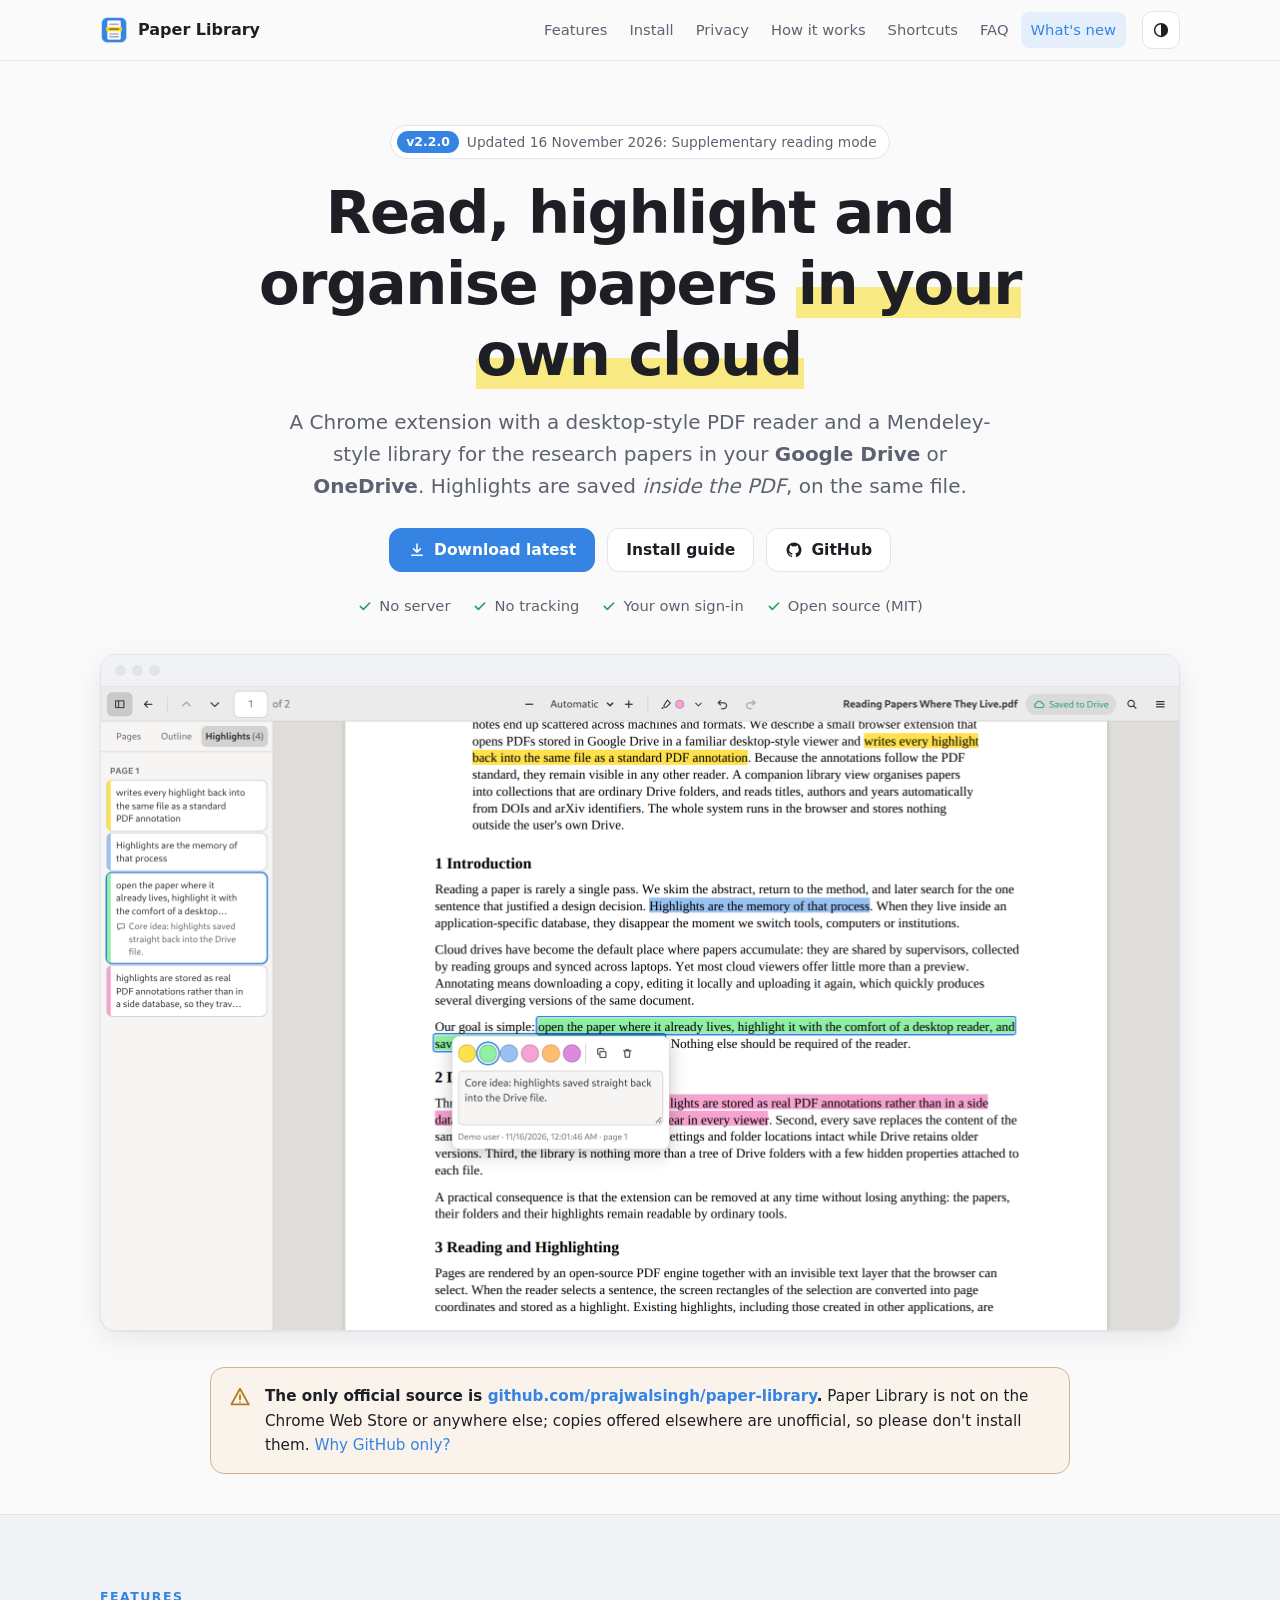
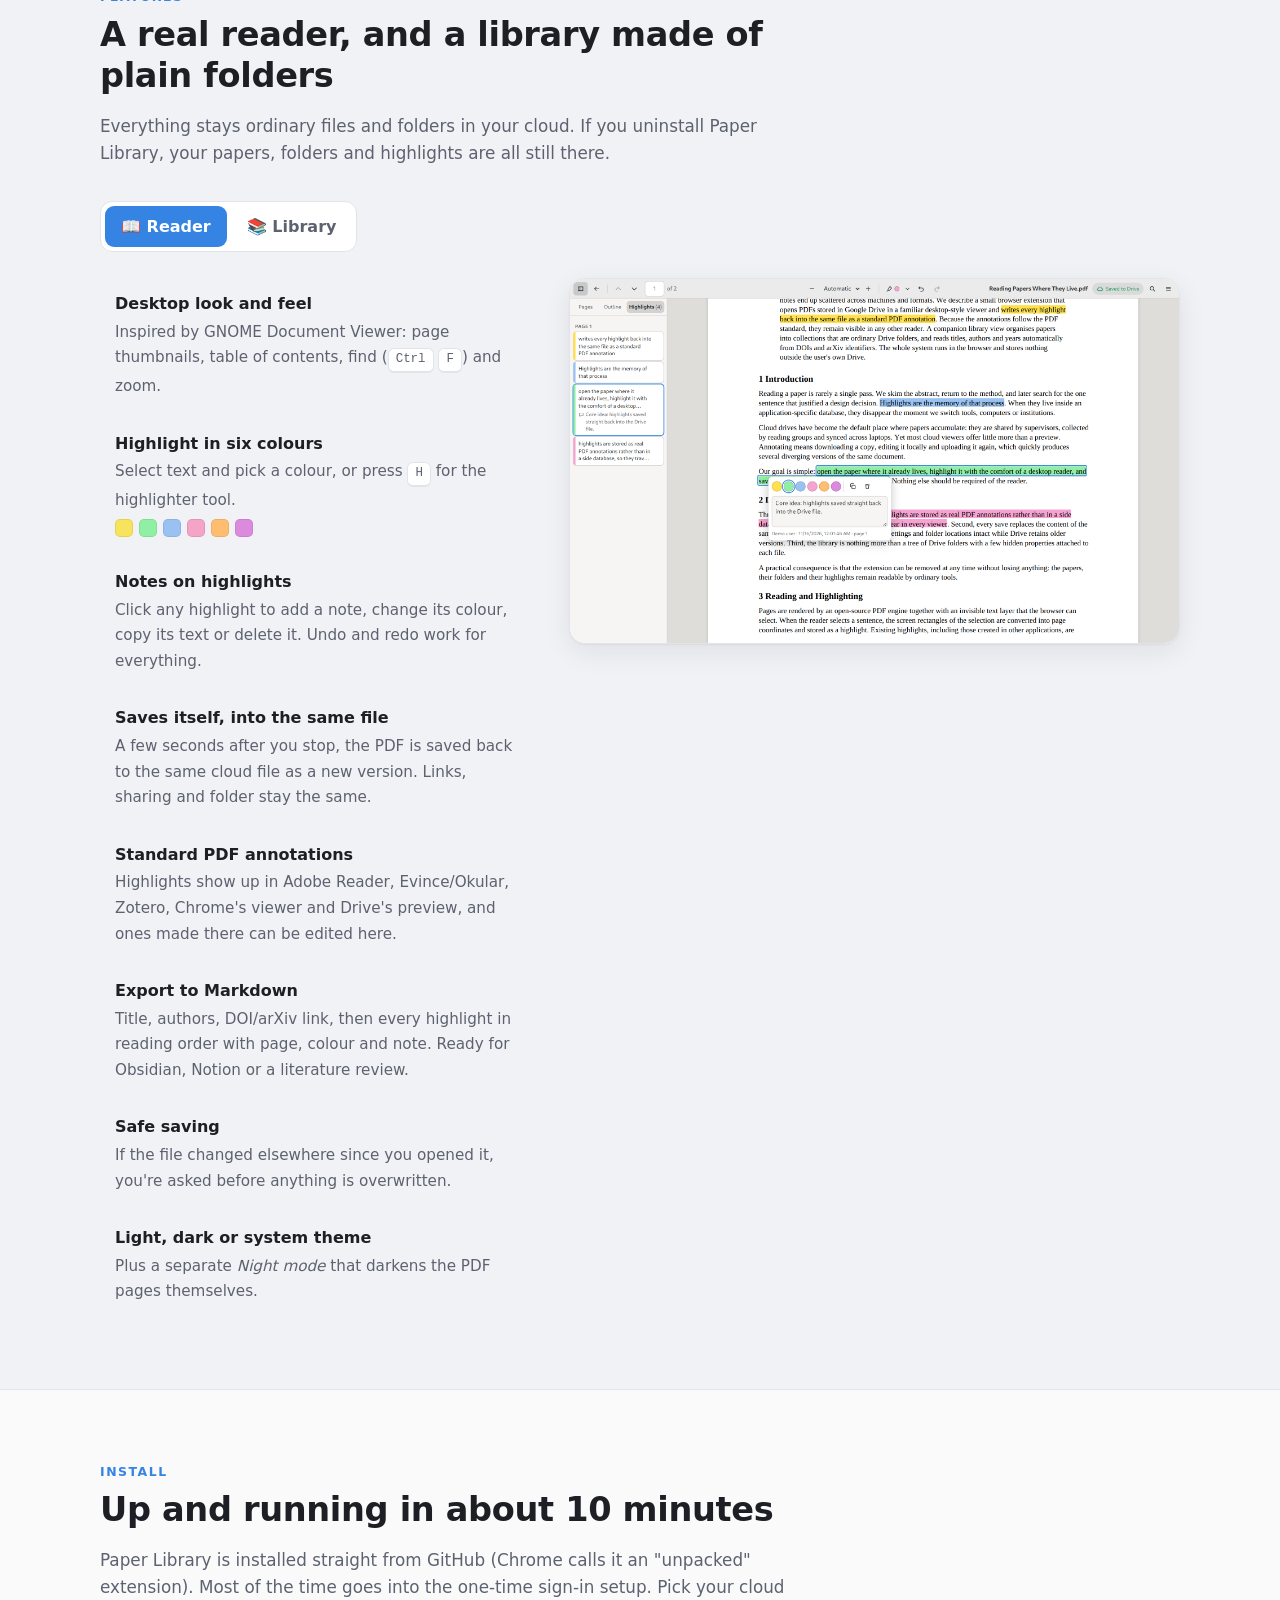
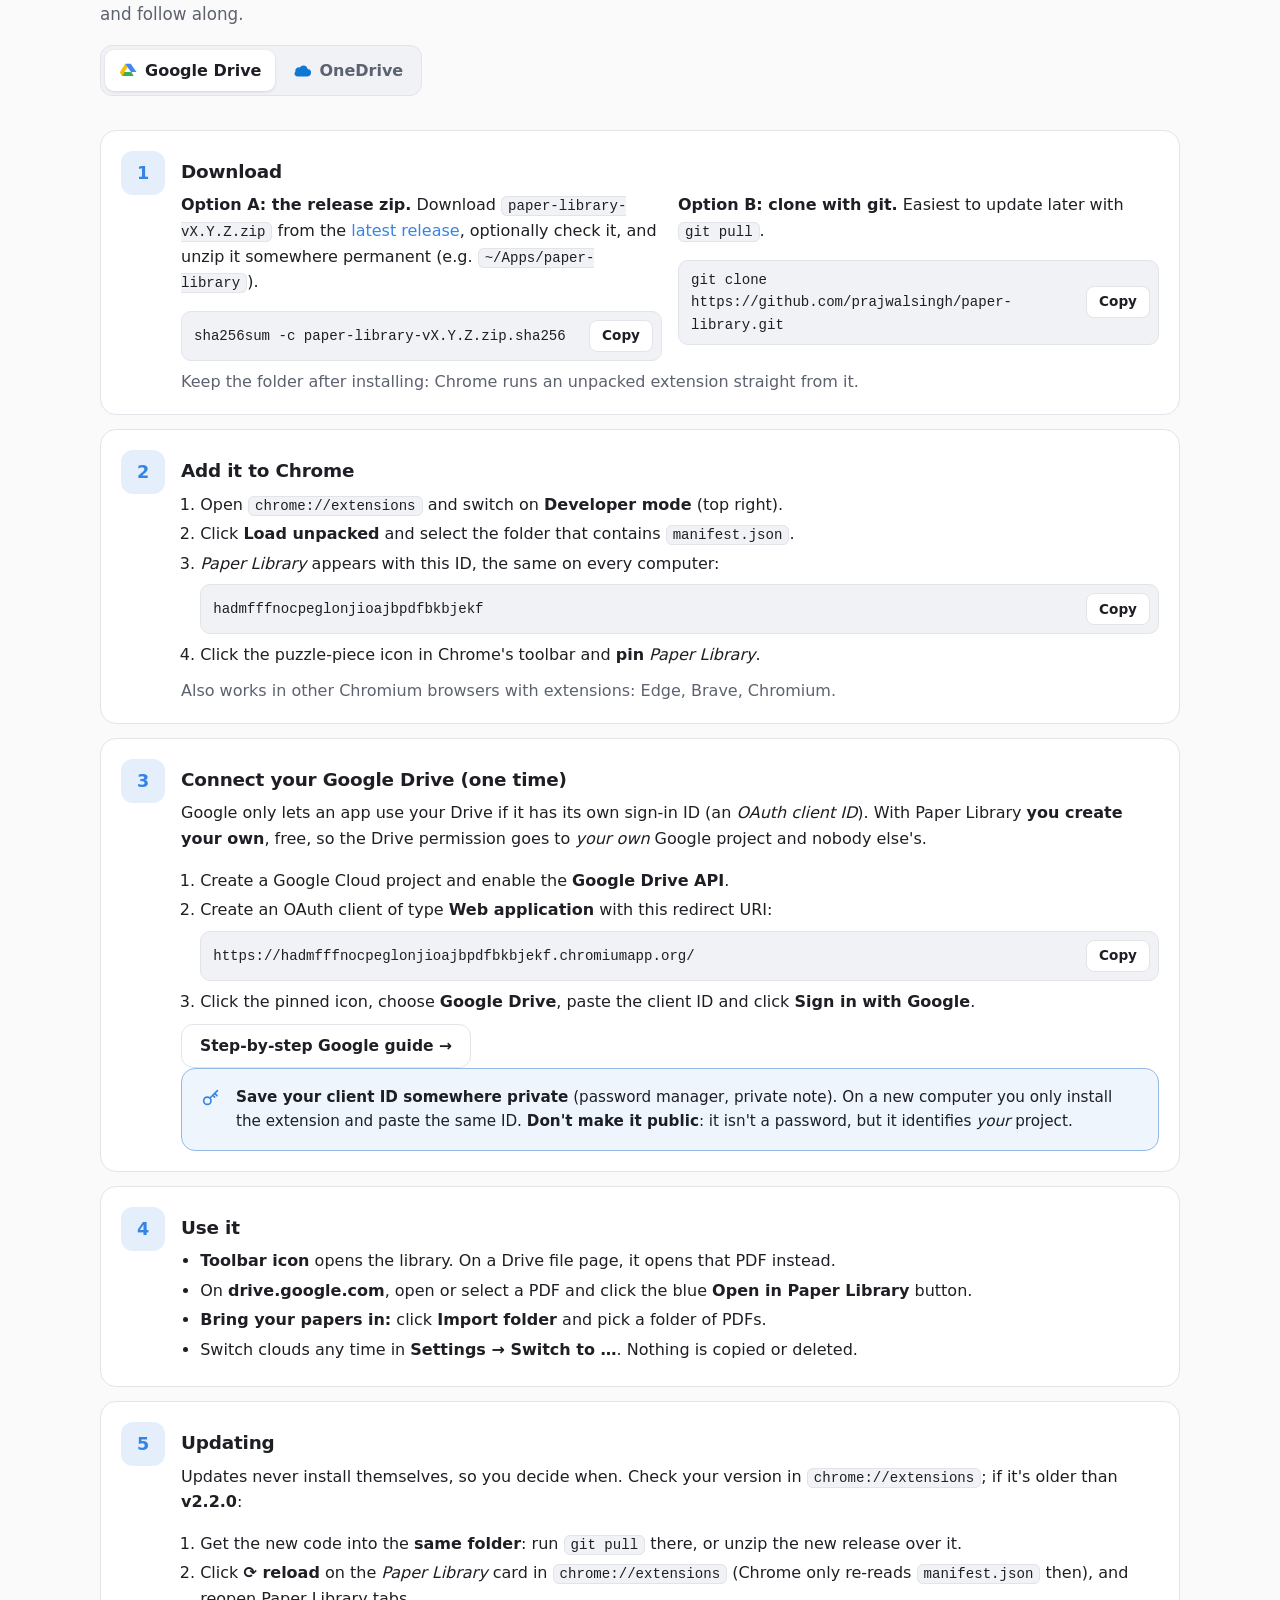
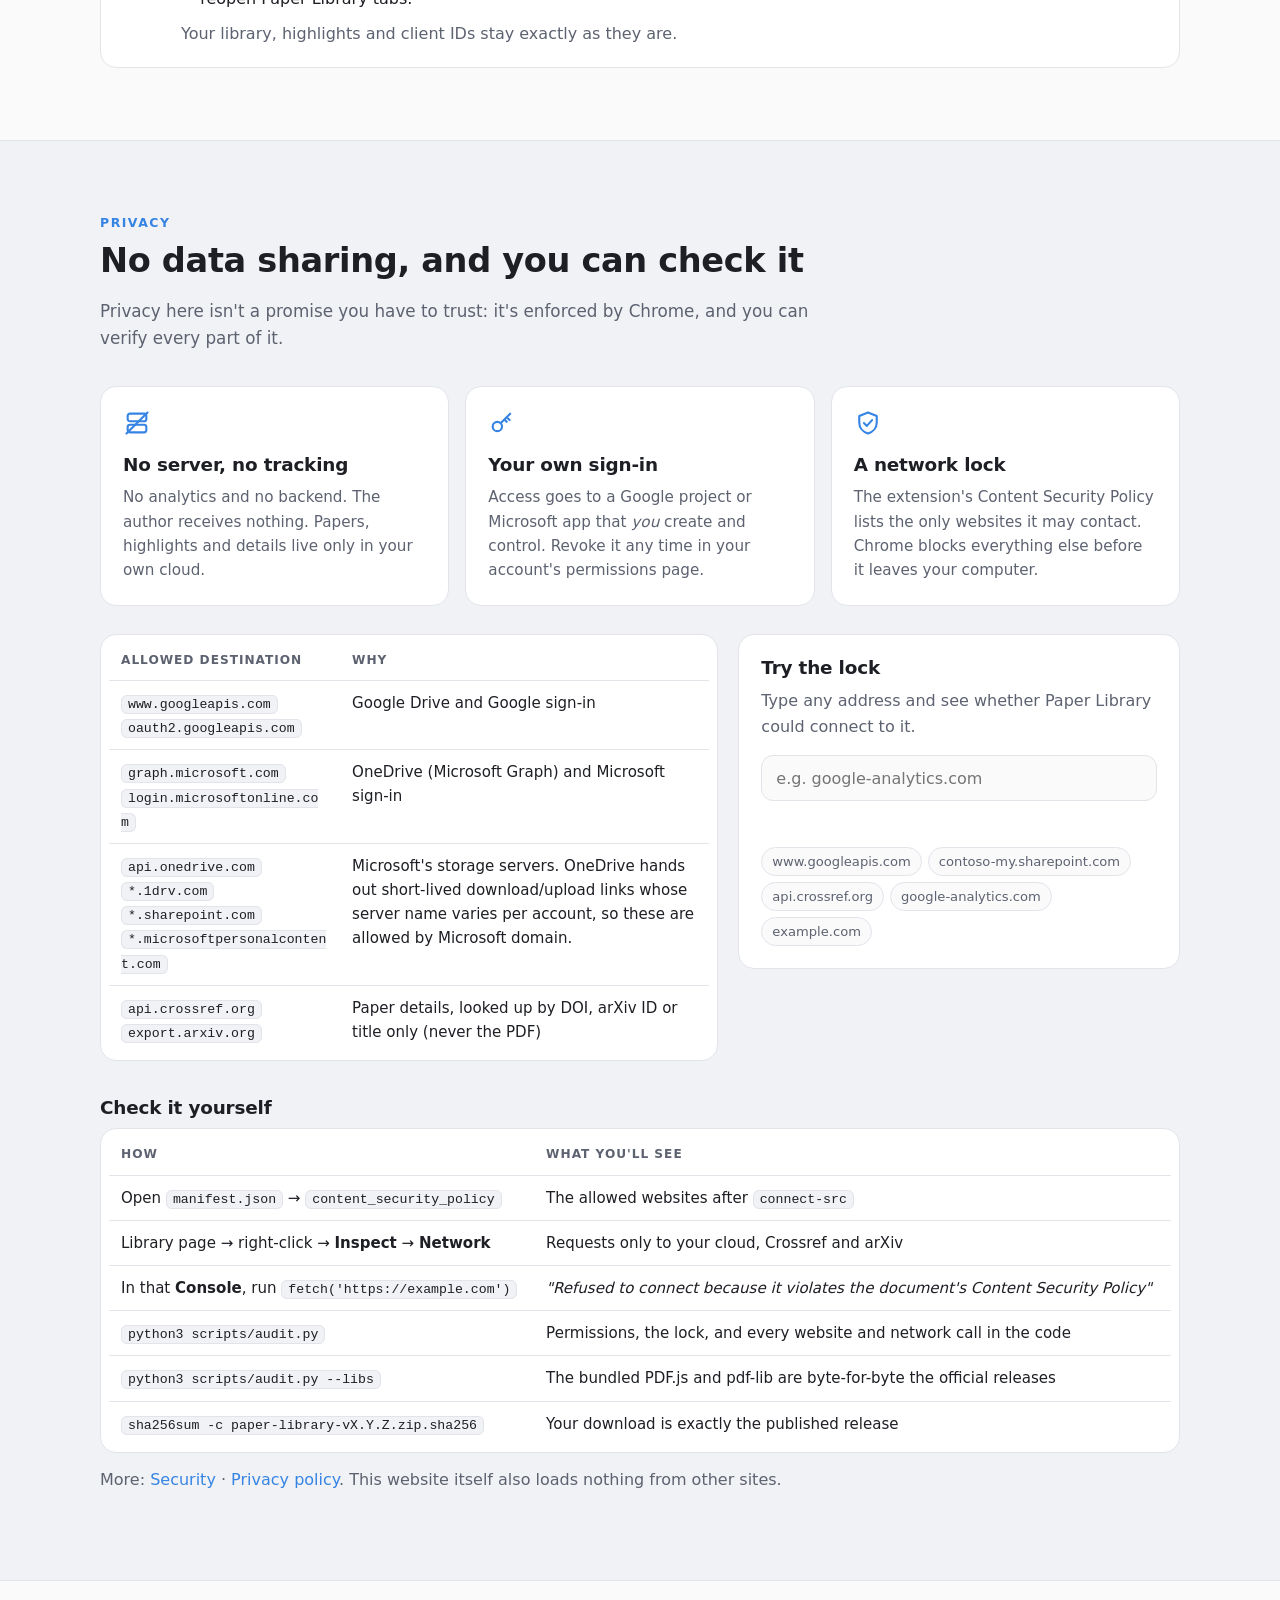
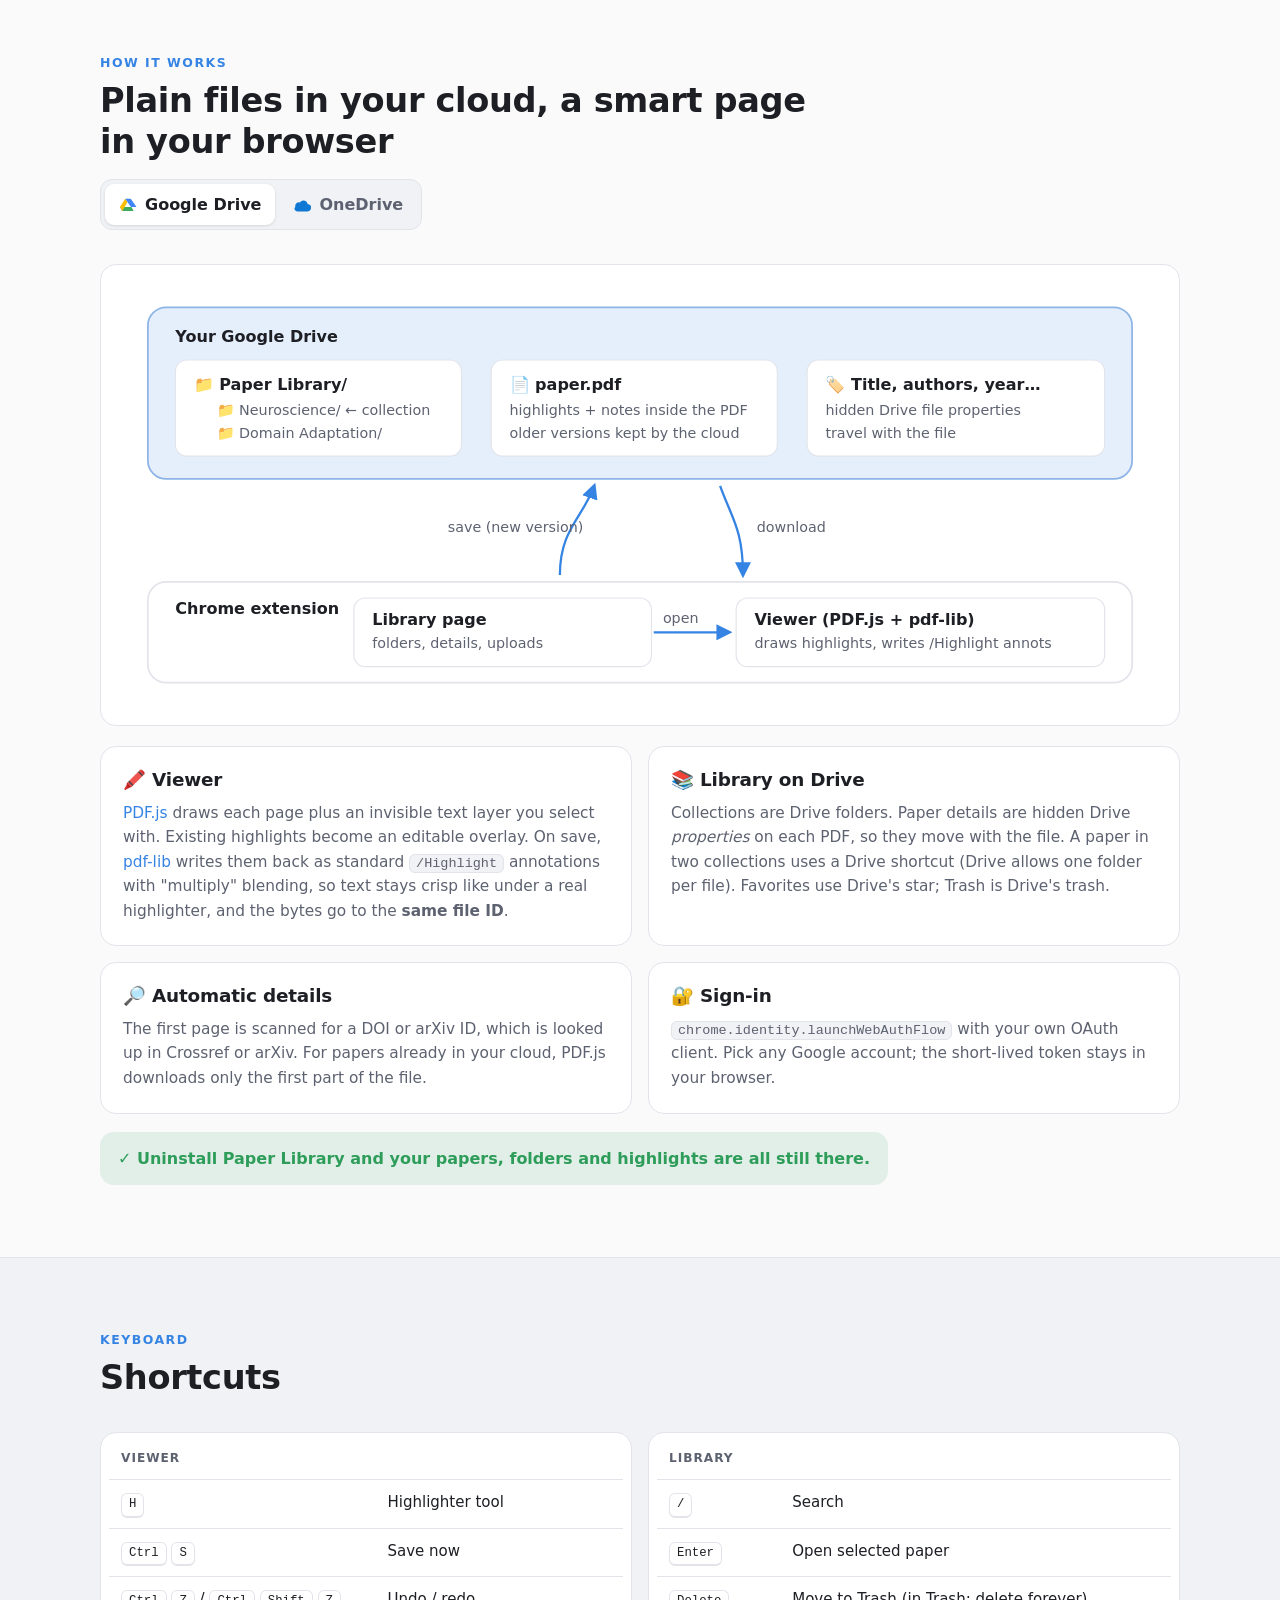
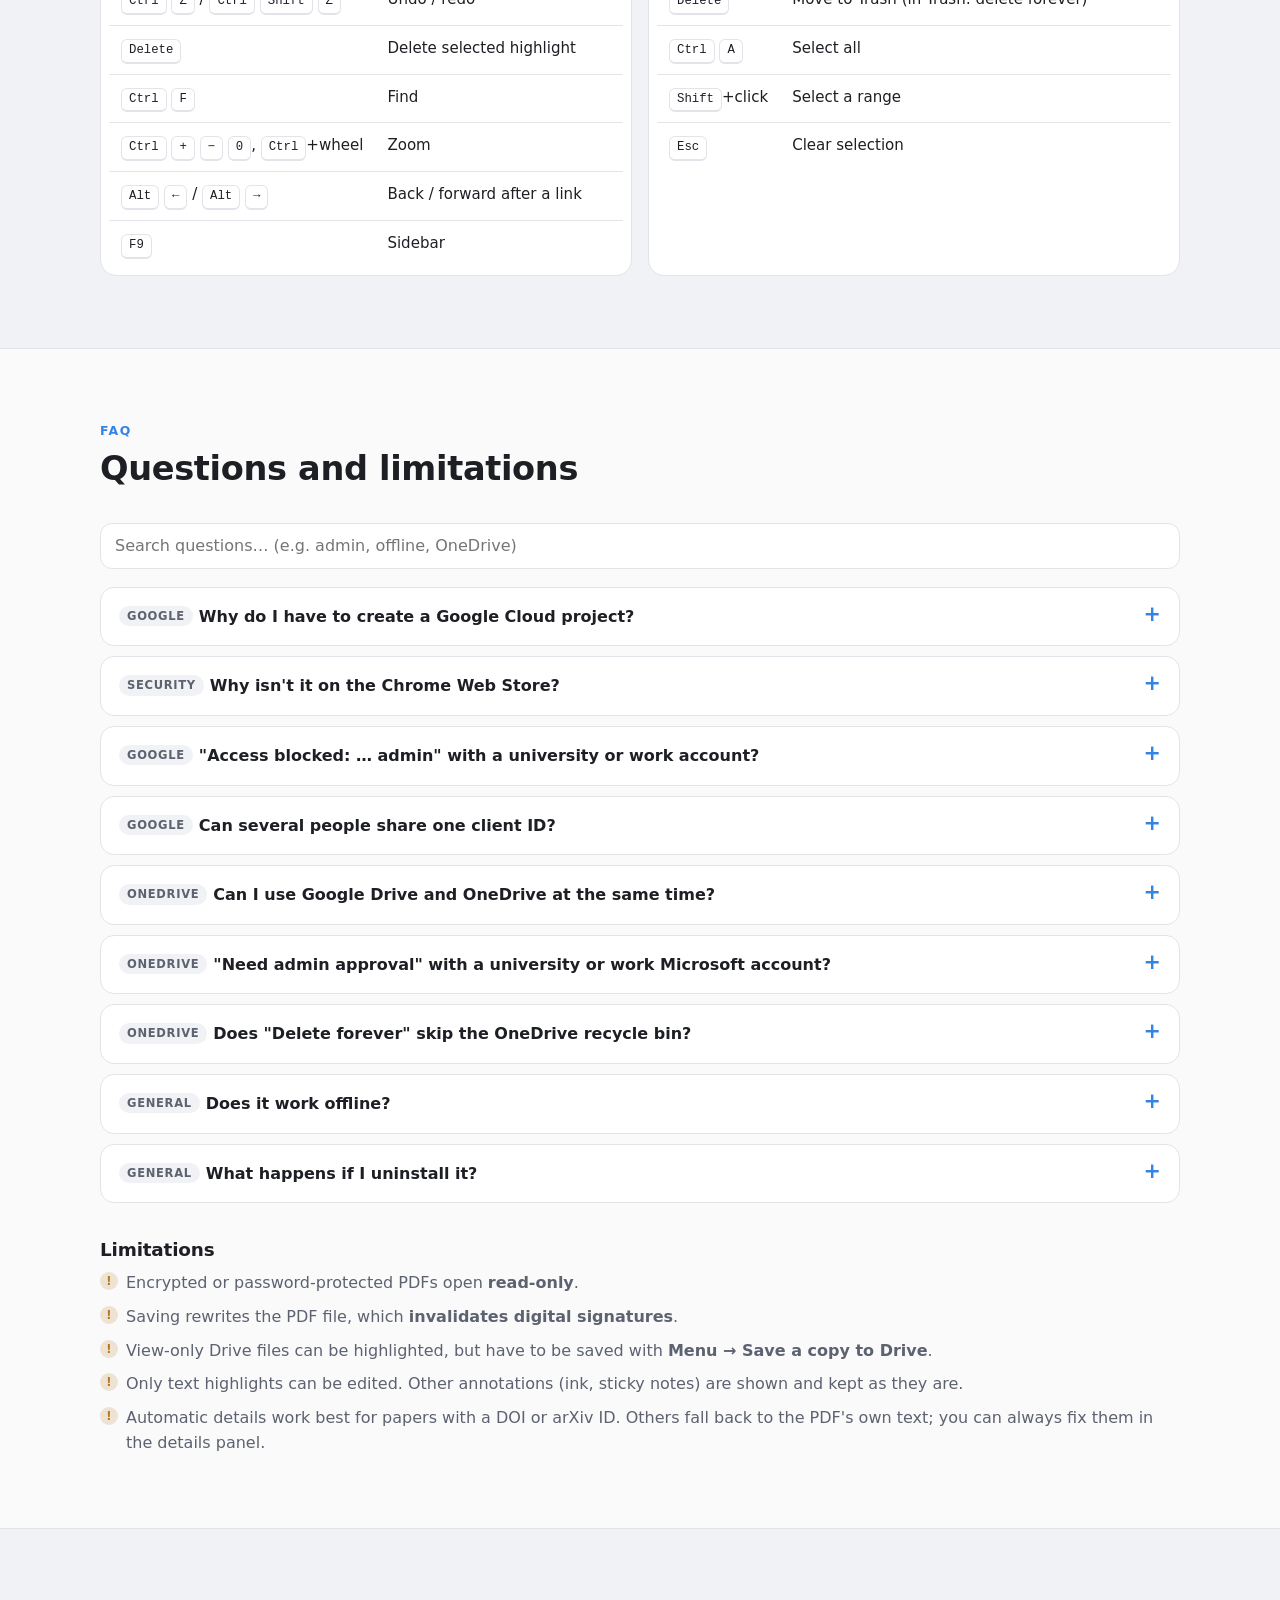
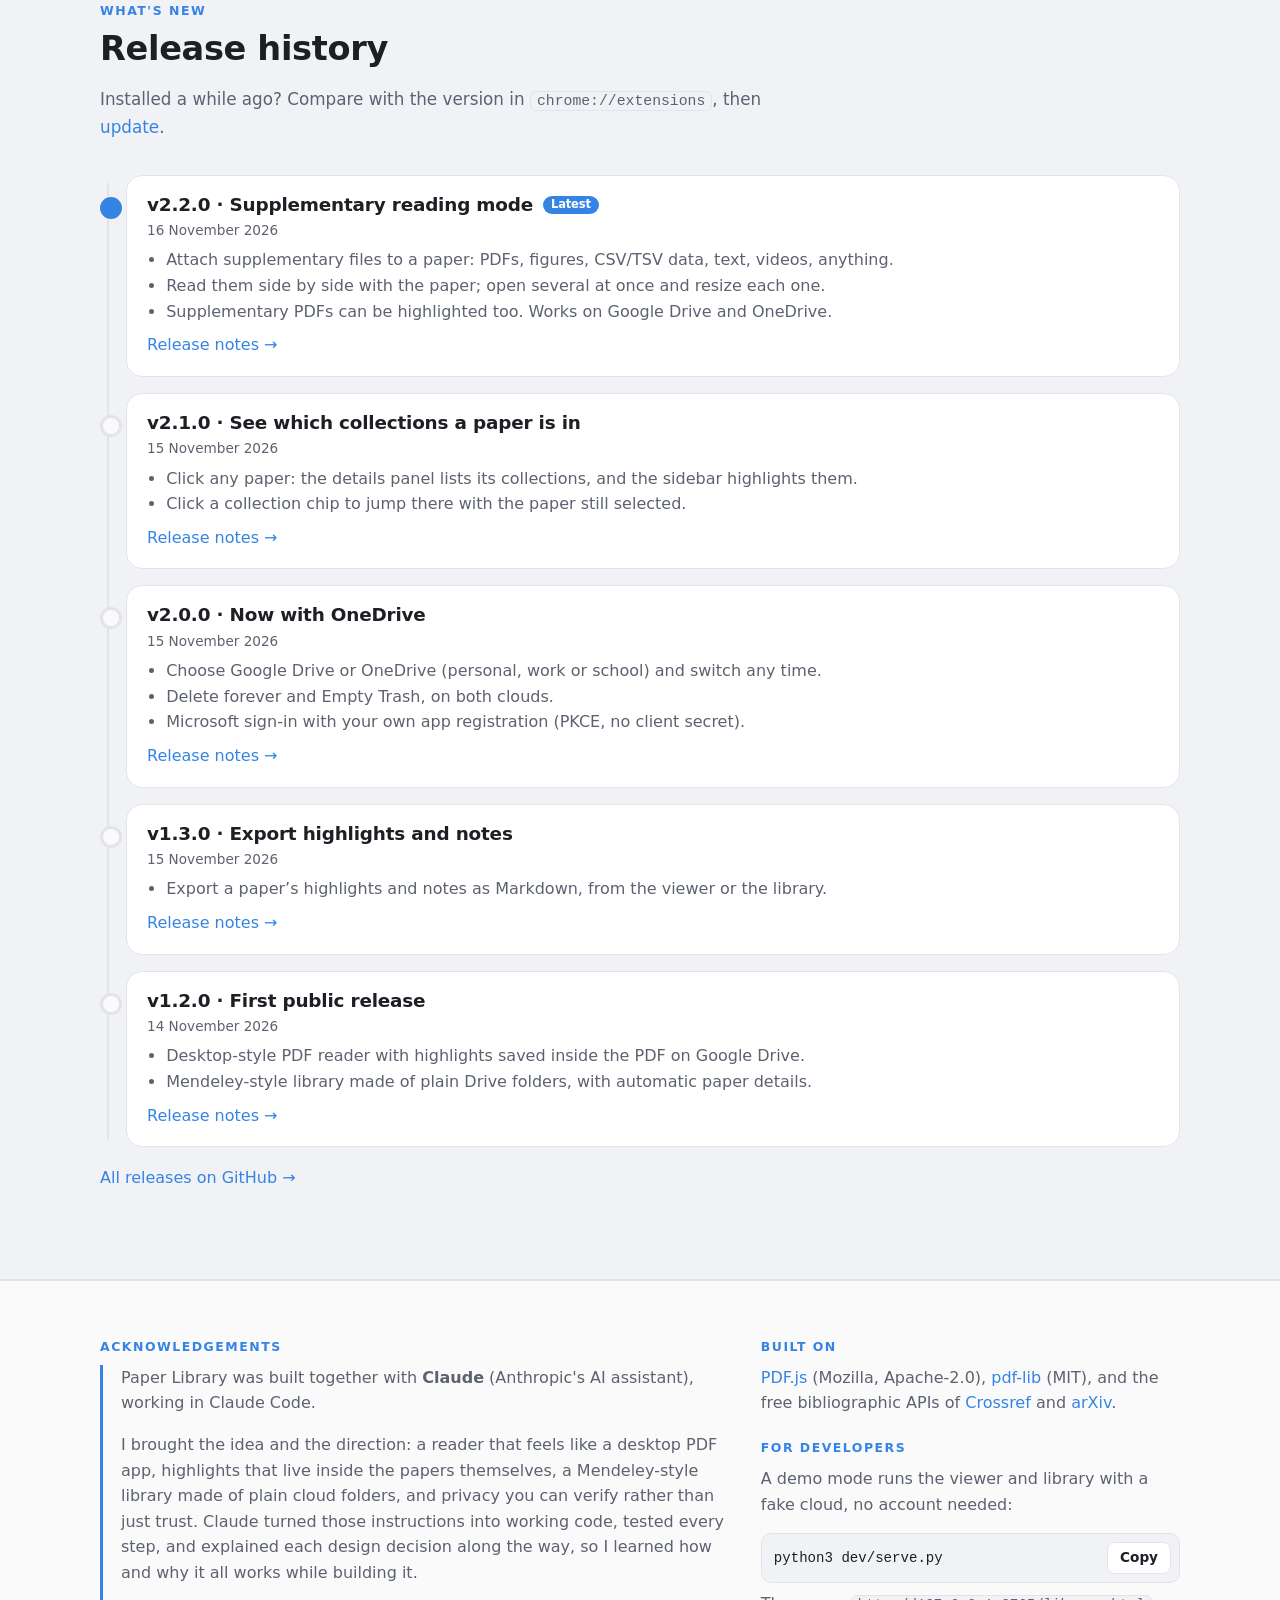
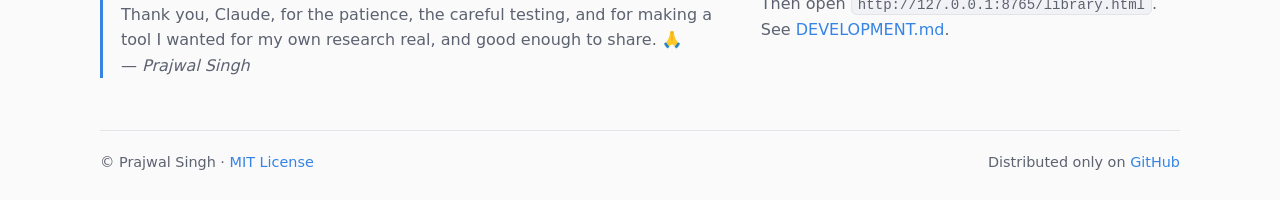
==== docs/index.html @ 2d473361 "v2.2.0: supplementary reading mode" ====
<!doctype html>
<html lang="en">
<head>
<meta charset="utf-8">
<meta name="viewport" content="width=device-width, initial-scale=1">
<title>Paper Library: read and highlight papers in your Google Drive or OneDrive</title>
<meta name="description" content="A Chrome extension with a desktop-style PDF reader and a Mendeley-style library for the research papers in your own Google Drive or OneDrive. Highlights saved inside the PDF. No server, no tracking.">
<link rel="icon" href="assets/icon128.png">
<!-- This page loads nothing from other websites: no fonts, scripts, analytics or trackers. -->
<meta http-equiv="Content-Security-Policy" content="default-src 'self'; img-src 'self' data:; style-src 'unsafe-inline'; script-src 'unsafe-inline'; connect-src 'none'; frame-src 'none'; base-uri 'none'; form-action 'none'">
<style>
:root {
  --bg: #fafafb; --bg-elev: #ffffff; --bg-sunk: #f1f2f5; --fg: #1d1f24; --muted: #5d6270; --border: #e2e4ea;
  --accent: #3584e4; --accent-fg: #ffffff; --accent-soft: #e5effc; --good: #2e9d5a; --warn: #b7791f;
  --hl-yellow: #f8e45c; --hl-green: #8ff0a4; --hl-blue: #99c1f1; --hl-pink: #f5a3c7;
  --shadow: 0 1px 2px rgb(0 0 0 / 0.05), 0 8px 28px rgb(20 30 60 / 0.08);
  --radius: 16px;
  color-scheme: light;
}
@media (prefers-color-scheme: dark) {
  :root:not([data-theme="light"]) {
    --bg: #17181c; --bg-elev: #212227; --bg-sunk: #1b1c20; --fg: #eceef2; --muted: #a2a7b3; --border: #33353c;
    --accent: #78aeed; --accent-fg: #0f1a2b; --accent-soft: #1f2b3d; --good: #57d18a; --warn: #f0b04e;
    --shadow: 0 1px 2px rgb(0 0 0 / 0.3), 0 8px 28px rgb(0 0 0 / 0.35);
    color-scheme: dark;
  }
}
:root[data-theme="dark"] {
  --bg: #17181c; --bg-elev: #212227; --bg-sunk: #1b1c20; --fg: #eceef2; --muted: #a2a7b3; --border: #33353c;
  --accent: #78aeed; --accent-fg: #0f1a2b; --accent-soft: #1f2b3d; --good: #57d18a; --warn: #f0b04e;
  --shadow: 0 1px 2px rgb(0 0 0 / 0.3), 0 8px 28px rgb(0 0 0 / 0.35);
  color-scheme: dark;
}
* { box-sizing: border-box; }
html { scroll-behavior: smooth; scroll-padding-top: 76px; }
@media (prefers-reduced-motion: reduce) { html { scroll-behavior: auto; } * { transition: none !important; animation: none !important; } }
body {
  margin: 0; background: var(--bg); color: var(--fg);
  font: 16px/1.6 ui-sans-serif, system-ui, -apple-system, "Segoe UI", Cantarell, Ubuntu, Roboto, "Helvetica Neue", Arial, sans-serif;
  -webkit-font-smoothing: antialiased;
}
a { color: var(--accent); text-decoration: none; }
a:hover { text-decoration: underline; }
code, kbd, pre { font-family: ui-monospace, "SF Mono", "Cascadia Mono", "JetBrains Mono", Menlo, Consolas, monospace; font-size: 0.88em; }
code { background: var(--bg-sunk); border: 1px solid var(--border); border-radius: 6px; padding: 1px 6px; overflow-wrap: anywhere; }
kbd { display: inline-block; min-width: 1.8em; text-align: center; padding: 1px 7px; border-radius: 6px; border: 1px solid var(--border); border-bottom-width: 2px; background: var(--bg-elev); font-size: 0.82em; white-space: nowrap; }
h1, h2, h3 { line-height: 1.2; margin: 0 0 0.5em; letter-spacing: -0.01em; }
h2 { font-size: clamp(1.6rem, 3vw, 2.1rem); }
h3 { font-size: 1.15rem; }
p { margin: 0 0 1em; }
.wrap { max-width: 1120px; margin: 0 auto; padding: 0 20px; }
.muted { color: var(--muted); }
.eyebrow { font-size: 0.78rem; font-weight: 700; letter-spacing: 0.12em; text-transform: uppercase; color: var(--accent); margin-bottom: 8px; }
.mark { background: linear-gradient(transparent 55%, color-mix(in srgb, var(--hl-yellow) 75%, transparent) 55%); padding: 0 2px; }
:root[data-theme="dark"] .mark { background: linear-gradient(transparent 55%, color-mix(in srgb, var(--hl-yellow) 35%, transparent) 55%); }
@media (prefers-color-scheme: dark) { :root:not([data-theme="light"]) .mark { background: linear-gradient(transparent 55%, color-mix(in srgb, var(--hl-yellow) 35%, transparent) 55%); } }

/* ---------- Top bar ---------- */
.topbar { position: sticky; top: 0; z-index: 20; background: color-mix(in srgb, var(--bg) 82%, transparent); backdrop-filter: saturate(1.6) blur(12px); border-bottom: 1px solid var(--border); }
.topbar .wrap { display: flex; align-items: center; gap: 16px; height: 60px; }
.brand { display: flex; align-items: center; gap: 10px; font-weight: 700; color: var(--fg); white-space: nowrap; }
.brand img { width: 28px; height: 28px; }
.nav { display: flex; gap: 2px; margin-left: auto; }
.nav a { color: var(--muted); padding: 6px 10px; border-radius: 8px; font-size: 0.92rem; font-weight: 500; }
.nav a:hover { color: var(--fg); background: var(--bg-sunk); text-decoration: none; }
.nav a.active { color: var(--accent); background: var(--accent-soft); }
.icon-btn { display: inline-grid; place-items: center; width: 38px; height: 38px; border-radius: 10px; border: 1px solid var(--border); background: var(--bg-elev); color: var(--fg); cursor: pointer; }
.icon-btn:hover { border-color: var(--accent); }
.icon-btn svg { width: 18px; height: 18px; }
#menuBtn { display: none; }
@media (max-width: 880px) {
  #menuBtn { display: inline-grid; margin-left: auto; }
  .nav { display: none; position: absolute; top: 60px; left: 0; right: 0; flex-direction: column; padding: 8px 16px 14px; background: var(--bg-elev); border-bottom: 1px solid var(--border); box-shadow: var(--shadow); }
  .nav.open { display: flex; }
  .nav a { padding: 10px 12px; }
}

/* ---------- Buttons ---------- */
.btn { display: inline-flex; align-items: center; gap: 8px; height: 44px; padding: 0 18px; border-radius: 12px; font-weight: 600; font-size: 0.97rem; border: 1px solid var(--border); background: var(--bg-elev); color: var(--fg); cursor: pointer; }
.btn:hover { text-decoration: none; border-color: var(--accent); }
.btn.primary { background: var(--accent); border-color: var(--accent); color: var(--accent-fg); }
.btn.primary:hover { filter: brightness(1.06); }
.btn svg { width: 18px; height: 18px; }

/* ---------- Hero ---------- */
.hero { padding: 64px 0 40px; position: relative; overflow: hidden; }
.hero::before {
  content: ''; position: absolute; inset: -40% -10% auto; height: 620px; z-index: -1;
  background: radial-gradient(closest-side, color-mix(in srgb, var(--accent) 18%, transparent), transparent 70%);
}
.hero-grid { display: grid; grid-template-columns: 1fr; gap: 36px; text-align: center; }
.pill { display: inline-flex; align-items: center; gap: 8px; padding: 5px 12px 5px 6px; border-radius: 999px; border: 1px solid var(--border); background: var(--bg-elev); font-size: 0.86rem; color: var(--muted); }
.pill b { background: var(--accent); color: var(--accent-fg); border-radius: 999px; padding: 1px 9px; font-size: 0.78rem; }
.pill:hover { text-decoration: none; border-color: var(--accent); }
.hero h1 { font-size: clamp(2.2rem, 5.4vw, 3.7rem); margin: 18px auto 16px; max-width: 900px; letter-spacing: -0.025em; }
.hero .lead { font-size: clamp(1.05rem, 2vw, 1.25rem); color: var(--muted); max-width: 720px; margin: 0 auto 26px; }
.cta { display: flex; gap: 12px; justify-content: center; flex-wrap: wrap; }
.trust { display: flex; gap: 10px 22px; justify-content: center; flex-wrap: wrap; margin-top: 22px; color: var(--muted); font-size: 0.92rem; }
.trust span { display: inline-flex; align-items: center; gap: 6px; }
.trust svg { width: 16px; height: 16px; color: var(--good); }
.shot-frame { border-radius: var(--radius); border: 1px solid var(--border); background: var(--bg-elev); box-shadow: var(--shadow); overflow: hidden; }
.shot-frame .chrome { display: flex; gap: 6px; padding: 10px 14px; border-bottom: 1px solid var(--border); background: var(--bg-sunk); }
.shot-frame .chrome i { width: 11px; height: 11px; border-radius: 50%; background: var(--border); }
.shot-frame img { display: block; width: 100%; height: auto; cursor: zoom-in; }

/* ---------- Sections ---------- */
section { padding: 72px 0; }
section.alt { background: var(--bg-sunk); border-block: 1px solid var(--border); }
.section-head { max-width: 720px; margin-bottom: 34px; }
.section-head p { color: var(--muted); font-size: 1.05rem; }
.card { background: var(--bg-elev); border: 1px solid var(--border); border-radius: var(--radius); padding: 22px; }
.notice { display: flex; gap: 14px; align-items: flex-start; padding: 16px 18px; border-radius: 14px; border: 1px solid color-mix(in srgb, var(--warn) 45%, var(--border)); background: color-mix(in srgb, var(--warn) 9%, var(--bg-elev)); font-size: 0.95rem; text-align: left; }
.notice svg { width: 22px; height: 22px; flex: none; color: var(--warn); margin-top: 2px; }
.notice.info { border-color: color-mix(in srgb, var(--accent) 45%, var(--border)); background: color-mix(in srgb, var(--accent) 8%, var(--bg-elev)); }
.notice.info svg { color: var(--accent); }
.notice p:last-child { margin: 0; }

/* Features */
.tabs { display: inline-flex; gap: 4px; padding: 4px; border-radius: 12px; background: var(--bg-elev); border: 1px solid var(--border); margin-bottom: 26px; flex-wrap: wrap; }
.tabs button { border: none; background: none; color: var(--muted); font: inherit; font-weight: 600; padding: 8px 16px; border-radius: 9px; cursor: pointer; }
.tabs button[aria-selected="true"] { background: var(--accent); color: var(--accent-fg); }
.feature-panel { display: grid; grid-template-columns: minmax(0, 5fr) minmax(0, 7fr); gap: 32px; align-items: start; }
.feature-panel[hidden] { display: none; }
@media (max-width: 900px) { .feature-panel { grid-template-columns: 1fr; } }
.flist { list-style: none; margin: 0; padding: 0; display: grid; gap: 6px; }
.flist li { padding: 12px 14px; border-radius: 12px; border: 1px solid transparent; cursor: default; }
.flist li:hover { background: var(--bg-elev); border-color: var(--border); }
.flist b { display: block; margin-bottom: 2px; }
.flist span { color: var(--muted); font-size: 0.95rem; }
.feature-shots { display: grid; gap: 16px; position: sticky; top: 84px; }
.swatches { display: flex; gap: 6px; margin-top: 6px; }
.swatches i { width: 18px; height: 18px; border-radius: 5px; border: 1px solid rgb(0 0 0 / 0.08); }

/* Install */
.seg { display: inline-flex; padding: 4px; gap: 4px; border-radius: 12px; border: 1px solid var(--border); background: var(--bg-sunk); }
.seg button { display: inline-flex; align-items: center; gap: 8px; border: none; background: none; font: inherit; font-weight: 600; color: var(--muted); padding: 8px 14px; border-radius: 9px; cursor: pointer; }
.seg button[aria-pressed="true"] { background: var(--bg-elev); color: var(--fg); box-shadow: 0 1px 3px rgb(0 0 0 / 0.12); }
.seg svg { width: 18px; height: 18px; }
.steps { counter-reset: step; display: grid; gap: 14px; margin-top: 22px; }
.step { display: grid; grid-template-columns: 44px minmax(0, 1fr); gap: 16px; padding: 20px; border-radius: var(--radius); border: 1px solid var(--border); background: var(--bg-elev); }
.step::before { counter-increment: step; content: counter(step); display: grid; place-items: center; width: 44px; height: 44px; border-radius: 12px; background: var(--accent-soft); color: var(--accent); font-weight: 800; font-size: 1.1rem; }
.step h3 { margin-top: 10px; }
.step ol, .step ul { margin: 0 0 0.6em; padding-left: 1.2em; }
.step li { margin: 4px 0; }
.step p:last-child, .step ul:last-child, .step ol:last-child { margin-bottom: 0; }
.copy-row { display: flex; align-items: center; gap: 8px; margin: 8px 0; padding: 8px 8px 8px 12px; border-radius: 10px; background: var(--bg-sunk); border: 1px solid var(--border); }
.copy-row code { background: none; border: none; padding: 0; flex: 1; min-width: 0; }
.copy-btn { flex: none; height: 32px; padding: 0 12px; border-radius: 8px; border: 1px solid var(--border); background: var(--bg-elev); color: var(--fg); font: inherit; font-size: 0.85rem; font-weight: 600; cursor: pointer; }
.copy-btn:hover { border-color: var(--accent); }
.copy-btn.done { color: var(--good); border-color: var(--good); }
.cloud-only[hidden] { display: none; }
.two { display: grid; grid-template-columns: 1fr 1fr; gap: 16px; }
@media (max-width: 760px) { .two { grid-template-columns: 1fr; } }

/* Privacy */
.privacy-grid { display: grid; grid-template-columns: repeat(3, 1fr); gap: 16px; margin-bottom: 28px; }
@media (max-width: 860px) { .privacy-grid { grid-template-columns: 1fr; } }
.privacy-grid .card svg { width: 28px; height: 28px; color: var(--accent); margin-bottom: 10px; }
.privacy-grid .card p { color: var(--muted); margin: 0; font-size: 0.95rem; }
.lock { display: grid; grid-template-columns: minmax(0, 7fr) minmax(0, 5fr); gap: 20px; align-items: start; }
@media (max-width: 900px) { .lock { grid-template-columns: 1fr; } }
table { width: 100%; border-collapse: collapse; font-size: 0.94rem; }
th, td { text-align: left; padding: 10px 12px; border-bottom: 1px solid var(--border); vertical-align: top; }
th { font-size: 0.76rem; letter-spacing: 0.08em; text-transform: uppercase; color: var(--muted); }
tr:last-child td { border-bottom: none; }
.table-card { padding: 6px 8px; overflow-x: auto; }
.checker input { width: 100%; height: 46px; padding: 0 14px; border-radius: 12px; border: 1px solid var(--border); background: var(--bg); color: var(--fg); font: inherit; outline: none; }
.checker input:focus { border-color: var(--accent); box-shadow: 0 0 0 3px var(--accent-soft); }
.verdict { margin-top: 12px; padding: 12px 14px; border-radius: 12px; font-weight: 600; display: flex; gap: 10px; align-items: flex-start; }
.verdict.ok { background: color-mix(in srgb, var(--good) 13%, transparent); color: var(--good); }
.verdict.no { background: color-mix(in srgb, #e01b24 12%, transparent); color: #e5484d; }
.verdict small { display: block; font-weight: 400; color: var(--muted); margin-top: 2px; }
.chips { display: flex; flex-wrap: wrap; gap: 6px; margin-top: 10px; }
.chips button { border: 1px solid var(--border); background: var(--bg); color: var(--muted); border-radius: 999px; padding: 3px 10px; font: inherit; font-size: 0.82rem; cursor: pointer; }
.chips button:hover { color: var(--fg); border-color: var(--accent); }

/* How it works */
.diagram { padding: 24px; }
.diagram svg { width: 100%; height: auto; display: block; }
.diagram text { fill: var(--fg); font: 600 14px ui-sans-serif, system-ui, sans-serif; }
.diagram .sub { fill: var(--muted); font-weight: 400; font-size: 12.5px; }
.diagram .box { fill: var(--bg-elev); stroke: var(--border); stroke-width: 1.5; }
.diagram .cloudbox { fill: var(--accent-soft); stroke: color-mix(in srgb, var(--accent) 50%, var(--border)); stroke-width: 1.5; }
.diagram .arrow { stroke: var(--accent); stroke-width: 2; fill: none; marker-end: url(#arr); }
.diagram .file { fill: var(--bg-elev); stroke: var(--border); }
.how-list { display: grid; grid-template-columns: repeat(2, 1fr); gap: 16px; margin-top: 20px; }
@media (max-width: 760px) { .how-list { grid-template-columns: 1fr; } }
.how-list .card h3 { display: flex; align-items: center; gap: 8px; }
.how-list .card p { color: var(--muted); margin: 0; font-size: 0.96rem; }
.badge { display: inline-block; margin-left: 6px; padding: 1px 8px; border-radius: 999px; font-size: 11px; font-weight: 700; vertical-align: 2px; background: color-mix(in srgb, var(--accent) 16%, transparent); color: var(--accent); }
.badge-big { display: inline-flex; padding: 14px 18px; border-radius: 14px; background: color-mix(in srgb, var(--good) 12%, transparent); color: var(--good); font-weight: 700; margin-top: 18px; }

/* Shortcuts */
.kgrid { display: grid; grid-template-columns: 1fr 1fr; gap: 16px; }
@media (max-width: 760px) { .kgrid { grid-template-columns: 1fr; } }
.kgrid td:first-child { white-space: nowrap; width: 1%; }

/* FAQ */
.faq-tools { display: flex; gap: 12px; margin-bottom: 18px; }
.faq-tools input { flex: 1; height: 46px; padding: 0 14px; border-radius: 12px; border: 1px solid var(--border); background: var(--bg-elev); color: var(--fg); font: inherit; outline: none; }
.faq-tools input:focus { border-color: var(--accent); box-shadow: 0 0 0 3px var(--accent-soft); }
details.qa { border: 1px solid var(--border); border-radius: 14px; background: var(--bg-elev); margin-bottom: 10px; }
details.qa summary { list-style: none; cursor: pointer; padding: 16px 18px; font-weight: 600; display: flex; justify-content: space-between; gap: 12px; }
details.qa summary::-webkit-details-marker { display: none; }
details.qa summary::after { content: '+'; color: var(--accent); font-size: 1.3rem; line-height: 1; transition: transform 0.15s; }
details.qa[open] summary::after { transform: rotate(45deg); }
details.qa .a { padding: 0 18px 16px; color: var(--muted); }
details.qa .a p:last-child { margin: 0; }
.tag { display: inline-block; font-size: 0.72rem; font-weight: 700; letter-spacing: 0.06em; text-transform: uppercase; padding: 1px 8px; border-radius: 999px; background: var(--bg-sunk); color: var(--muted); margin-right: 6px; vertical-align: 2px; }
.limits { list-style: none; padding: 0; margin: 0; display: grid; gap: 8px; }
.limits li { padding-left: 26px; position: relative; color: var(--muted); }
.limits li::before { content: '!'; position: absolute; left: 0; top: 2px; width: 18px; height: 18px; border-radius: 50%; display: grid; place-items: center; font-size: 0.72rem; font-weight: 800; background: color-mix(in srgb, var(--warn) 18%, transparent); color: var(--warn); }

/* Releases */
.timeline { position: relative; display: grid; gap: 16px; padding-left: 26px; }
.timeline::before { content: ''; position: absolute; left: 7px; top: 8px; bottom: 8px; width: 2px; background: var(--border); }
.rel { position: relative; }
.rel::before { content: ''; position: absolute; left: -26px; top: 22px; width: 16px; height: 16px; border-radius: 50%; background: var(--bg); border: 3px solid var(--border); }
.rel.latest::before { border-color: var(--accent); background: var(--accent); }
.rel .card { padding: 18px 20px; }
.rel h3 { display: flex; align-items: center; gap: 10px; flex-wrap: wrap; margin-bottom: 4px; }
.rel .date { font-size: 0.85rem; font-weight: 500; color: var(--muted); }
.rel ul { margin: 6px 0 8px; padding-left: 1.2em; color: var(--muted); }
.new-tag { font-size: 0.72rem; padding: 2px 8px; border-radius: 999px; background: var(--accent); color: var(--accent-fg); }

/* Footer */
footer { padding: 56px 0 40px; border-top: 1px solid var(--border); }
.thanks { display: grid; grid-template-columns: minmax(0, 3fr) minmax(0, 2fr); gap: 32px; }
@media (max-width: 860px) { .thanks { grid-template-columns: 1fr; } }
.thanks blockquote { margin: 0; padding: 0 0 0 18px; border-left: 3px solid var(--accent); color: var(--muted); }
.foot-bottom { display: flex; justify-content: space-between; flex-wrap: wrap; gap: 12px; margin-top: 36px; padding-top: 20px; border-top: 1px solid var(--border); color: var(--muted); font-size: 0.9rem; }

/* Lightbox */
dialog#lightbox { border: none; padding: 0; background: transparent; max-width: 96vw; max-height: 94vh; }
dialog#lightbox::backdrop { background: rgb(0 0 0 / 0.75); }
dialog#lightbox img { display: block; max-width: 96vw; max-height: 88vh; border-radius: 12px; }
dialog#lightbox p { color: #ddd; text-align: center; margin: 10px 0 0; font-size: 0.92rem; }

.reveal { opacity: 0; transform: translateY(14px); transition: opacity 0.5s ease, transform 0.5s ease; }
.reveal.in { opacity: 1; transform: none; }
.sr-only { position: absolute; width: 1px; height: 1px; overflow: hidden; clip: rect(0 0 0 0); white-space: nowrap; }
</style>
</head>
<body>

<!-- SVG icons, reused below with <use href="#…"> -->
<svg width="0" height="0" style="position:absolute" aria-hidden="true">
  <symbol id="i-check" viewBox="0 0 24 24"><path fill="none" stroke="currentColor" stroke-width="2.4" stroke-linecap="round" stroke-linejoin="round" d="M5 12.5l4.5 4.5L19 7.5"/></symbol>
  <symbol id="i-down" viewBox="0 0 24 24"><path fill="none" stroke="currentColor" stroke-width="2" stroke-linecap="round" stroke-linejoin="round" d="M12 4v11m0 0l-4.5-4.5M12 15l4.5-4.5M5 19h14"/></symbol>
  <symbol id="i-gh" viewBox="0 0 24 24"><path fill="currentColor" d="M12 2a10 10 0 0 0-3.16 19.49c.5.09.68-.22.68-.48v-1.7c-2.78.6-3.37-1.34-3.37-1.34-.45-1.16-1.11-1.47-1.11-1.47-.91-.62.07-.6.07-.6 1 .07 1.53 1.03 1.53 1.03.9 1.52 2.34 1.08 2.91.83.09-.65.35-1.08.63-1.33-2.22-.25-4.55-1.11-4.55-4.94 0-1.09.39-1.98 1.03-2.68-.1-.25-.45-1.27.1-2.65 0 0 .84-.27 2.75 1.02a9.5 9.5 0 0 1 5 0c1.91-1.29 2.75-1.02 2.75-1.02.55 1.38.2 2.4.1 2.65.64.7 1.03 1.59 1.03 2.68 0 3.84-2.34 4.68-4.57 4.93.36.31.68.92.68 1.85v2.74c0 .27.18.58.69.48A10 10 0 0 0 12 2z"/></symbol>
  <symbol id="i-sun" viewBox="0 0 24 24"><g fill="none" stroke="currentColor" stroke-width="2" stroke-linecap="round"><circle cx="12" cy="12" r="4"/><path d="M12 2v2M12 20v2M4.9 4.9l1.4 1.4M17.7 17.7l1.4 1.4M2 12h2M20 12h2M4.9 19.1l1.4-1.4M17.7 6.3l1.4-1.4"/></g></symbol>
  <symbol id="i-moon" viewBox="0 0 24 24"><path fill="none" stroke="currentColor" stroke-width="2" stroke-linejoin="round" d="M20 14.5A8 8 0 0 1 9.5 4a8 8 0 1 0 10.5 10.5z"/></symbol>
  <symbol id="i-auto" viewBox="0 0 24 24"><g fill="none" stroke="currentColor" stroke-width="2"><circle cx="12" cy="12" r="8.5"/></g><path fill="currentColor" d="M12 3.5a8.5 8.5 0 0 1 0 17z"/></symbol>
  <symbol id="i-menu" viewBox="0 0 24 24"><path fill="none" stroke="currentColor" stroke-width="2" stroke-linecap="round" d="M4 7h16M4 12h16M4 17h16"/></symbol>
  <symbol id="i-warn" viewBox="0 0 24 24"><g fill="none" stroke="currentColor" stroke-width="2" stroke-linecap="round" stroke-linejoin="round"><path d="M12 3l9.5 17h-19z"/><path d="M12 10v4.5M12 17.5v.01"/></g></symbol>
  <symbol id="i-info" viewBox="0 0 24 24"><g fill="none" stroke="currentColor" stroke-width="2" stroke-linecap="round"><circle cx="12" cy="12" r="9"/><path d="M12 11v5.5M12 7.5v.01"/></g></symbol>
  <symbol id="i-server" viewBox="0 0 24 24"><g fill="none" stroke="currentColor" stroke-width="1.8" stroke-linecap="round"><rect x="4" y="4" width="16" height="6.5" rx="2"/><rect x="4" y="13.5" width="16" height="6.5" rx="2"/><path d="M3 21L21 3"/></g></symbol>
  <symbol id="i-key" viewBox="0 0 24 24"><g fill="none" stroke="currentColor" stroke-width="1.8" stroke-linecap="round" stroke-linejoin="round"><circle cx="8" cy="15" r="4"/><path d="M11 12l8-8M16 7l2.5 2.5M14 9l2 2"/></g></symbol>
  <symbol id="i-shield" viewBox="0 0 24 24"><g fill="none" stroke="currentColor" stroke-width="1.8" stroke-linejoin="round"><path d="M12 3l7.5 3v5.5c0 4.5-3.2 8.2-7.5 9.5-4.3-1.3-7.5-5-7.5-9.5V6z"/><path d="M8.5 12l2.5 2.5 4.5-5" stroke-linecap="round"/></g></symbol>
  <symbol id="i-drive" viewBox="0 0 24 24"><path fill="#34a853" d="M4.4 20h15.2l-3.1-5.4H1.3z" opacity=".95"/><path fill="#fbbc04" d="M8.3 3.6L1.3 14.6 4.4 20l7-12z"/><path fill="#4285f4" d="M15.7 3.6H8.3l7.6 11h7.4z"/></symbol>
  <symbol id="i-onedrive" viewBox="0 0 24 24"><path fill="#0f78d4" d="M19.6 10.6a5.6 5.6 0 0 0-10.4-1.9A4.6 4.6 0 0 0 3 13a4 4 0 0 0 .2 1.2A3.6 3.6 0 0 0 5.4 20.5h13.2a4.1 4.1 0 0 0 1-9.9z"/></symbol>
</svg>

<header class="topbar">
  <div class="wrap">
    <a class="brand" href="#top"><img src="assets/icon128.png" alt="">Paper Library</a>
    <button class="icon-btn" id="menuBtn" aria-label="Menu" aria-expanded="false"><svg><use href="#i-menu"/></svg></button>
    <nav class="nav" id="nav">
      <a href="#features">Features</a>
      <a href="#install">Install</a>
      <a href="#privacy">Privacy</a>
      <a href="#how">How it works</a>
      <a href="#shortcuts">Shortcuts</a>
      <a href="#faq">FAQ</a>
      <a href="#releases">What's new</a>
    </nav>
    <button class="icon-btn" id="themeBtn" title="Theme: system" aria-label="Change theme"><svg><use href="#i-auto"/></svg></button>
  </div>
</header>

<main id="top">
  <!-- ================= Hero ================= -->
  <div class="hero">
    <div class="wrap hero-grid">
      <div>
        <a class="pill" href="#releases" id="versionPill"><b>v—</b><span>What's new</span></a>
        <h1>Read, highlight and organise papers <span class="mark">in your own cloud</span></h1>
        <p class="lead">A Chrome extension with a desktop-style PDF reader and a Mendeley-style library for the research papers in your <b>Google Drive</b> or <b>OneDrive</b>. Highlights are saved <i>inside the PDF</i>, on the same file.</p>
        <div class="cta">
          <a class="btn primary" id="dlBtn" href="https://github.com/prajwalsingh/paper-library/releases/latest"><svg><use href="#i-down"/></svg>Download latest</a>
          <a class="btn" href="#install">Install guide</a>
          <a class="btn" href="https://github.com/prajwalsingh/paper-library"><svg><use href="#i-gh"/></svg>GitHub</a>
        </div>
        <div class="trust">
          <span><svg><use href="#i-check"/></svg>No server</span>
          <span><svg><use href="#i-check"/></svg>No tracking</span>
          <span><svg><use href="#i-check"/></svg>Your own sign-in</span>
          <span><svg><use href="#i-check"/></svg>Open source (MIT)</span>
        </div>
      </div>
      <div class="shot-frame reveal">
        <div class="chrome"><i></i><i></i><i></i></div>
        <img class="themed" data-light="screenshots/viewer.png" data-dark="screenshots/viewer-dark.png" src="screenshots/viewer.png" width="2160" height="1290" alt="The viewer: highlights in several colours, a note on a highlight, and the highlights list in the sidebar">
      </div>
      <div class="notice" style="max-width:860px;margin:0 auto">
        <svg><use href="#i-warn"/></svg>
        <p><b>The only official source is <a href="https://github.com/prajwalsingh/paper-library">github.com/prajwalsingh/paper-library</a>.</b>
        Paper Library is not on the Chrome Web Store or anywhere else; copies offered elsewhere are unofficial, so please don't install them.
        <a href="https://github.com/prajwalsingh/paper-library/blob/main/docs/SECURITY.md#1-official-source-github-only">Why GitHub only?</a></p>
      </div>
    </div>
  </div>

  <!-- ================= Features ================= -->
  <section id="features" class="alt">
    <div class="wrap">
      <div class="section-head reveal">
        <div class="eyebrow">Features</div>
        <h2>A real reader, and a library made of plain folders</h2>
        <p>Everything stays ordinary files and folders in your cloud. If you uninstall Paper Library, your papers, folders and highlights are all still there.</p>
      </div>
      <div class="tabs" role="tablist">
        <button role="tab" aria-selected="true" data-tab="reader">📖 Reader</button>
        <button role="tab" aria-selected="false" data-tab="library">📚 Library</button>
      </div>

      <div class="feature-panel" data-panel="reader">
        <ul class="flist">
          <li><b>Desktop look and feel</b><span>Inspired by GNOME Document Viewer: page thumbnails, table of contents, find (<kbd>Ctrl</kbd> <kbd>F</kbd>) and zoom.</span></li>
          <li><b>Highlight in six colours</b><span>Select text and pick a colour, or press <kbd>H</kbd> for the highlighter tool.</span><div class="swatches"><i style="background:#f8e45c"></i><i style="background:#8ff0a4"></i><i style="background:#99c1f1"></i><i style="background:#f5a3c7"></i><i style="background:#ffbe6f"></i><i style="background:#dc8add"></i></div></li>
          <li><b>Notes on highlights</b><span>Click any highlight to add a note, change its colour, copy its text or delete it. Undo and redo work for everything.</span></li>
          <li><b>Saves itself, into the same file</b><span>A few seconds after you stop, the PDF is saved back to the same cloud file as a new version. Links, sharing and folder stay the same.</span></li>
          <li><b>Standard PDF annotations</b><span>Highlights show up in Adobe Reader, Evince/Okular, Zotero, Chrome's viewer and Drive's preview, and ones made there can be edited here.</span></li>
          <li><b>Export to Markdown</b><span>Title, authors, DOI/arXiv link, then every highlight in reading order with page, colour and note. Ready for Obsidian, Notion or a literature review.</span></li>
          <li><b>Safe saving</b><span>If the file changed elsewhere since you opened it, you're asked before anything is overwritten.</span></li>
          <li><b>Light, dark or system theme</b><span>Plus a separate <i>Night mode</i> that darkens the PDF pages themselves.</span></li>
        </ul>
        <div class="feature-shots">
          <div class="shot-frame"><img class="themed" data-light="screenshots/viewer.png" data-dark="screenshots/viewer-dark.png" src="screenshots/viewer.png" width="2160" height="1290" alt="The PDF viewer with highlights and notes" loading="lazy"></div>
        </div>
      </div>

      <div class="feature-panel" data-panel="library" hidden>
        <ul class="flist">
          <li><b>Collections are real folders</b><span>Collections and sub-collections are folders under one <code>Paper Library</code> folder in your Drive or OneDrive.</span></li>
          <li><b>Details filled in automatically</b><span>Authors, year, title and source come from the paper's DOI or arXiv ID via the free Crossref and arXiv databases. You can edit everything.</span></li>
          <li><b>Import PDFs or a whole folder</b><span>A folder becomes a collection and its subfolders become sub-collections.</span></li>
          <li><b>Drag and drop</b><span>Drag papers onto a collection to move them; <i>Also add to…</i> lists a paper in a second collection. Drag collections to reorganise them.</span></li>
          <li><b>See where a paper lives</b><span>Click any paper and the details panel lists its collections, while the sidebar highlights them. Click one to jump there.</span></li>
          <li><b>Quick views</b><span>Recently Added, Recently Read, Favorites, Unsorted, Duplicates and Trash, with Restore, Delete forever and Empty Trash.</span></li>
          <li><b>Search and sort</b><span>Search across title, authors, source and year; sort by any column.</span></li>
          <li><b>Supplementary reading <span class="badge">New in 2.2</span></b><span>Attach a paper's supplementary files (PDFs, figures, CSV/TSV data, text, videos, anything) and read them side by side with it. Open several at once, resize each, and highlight supplementary PDFs too.</span></li>
          <li><b>Google Drive or OneDrive</b><span>Personal, work or school accounts. Switch any time in Settings; each cloud keeps its own library.</span></li>
        </ul>
        <div class="feature-shots">
          <div class="shot-frame"><img class="themed" data-light="screenshots/library.png" data-dark="screenshots/library-dark.png" src="screenshots/library.png" width="2160" height="1290" alt="The library: collections in the sidebar and a table of papers" loading="lazy"></div>
          <div class="shot-frame"><img src="screenshots/library-details.png" width="2160" height="1290" alt="The details panel with the paper's collections, title, authors, year and source" loading="lazy"></div>
          <div class="shot-frame"><img src="screenshots/supplementary.png" width="2160" height="1290" alt="Supplementary reading mode: the paper on the left, a data table and a figure open on the right" loading="lazy"></div>
        </div>
      </div>
    </div>
  </section>

  <!-- ================= Install ================= -->
  <section id="install">
    <div class="wrap">
      <div class="section-head reveal">
        <div class="eyebrow">Install</div>
        <h2>Up and running in about 10 minutes</h2>
        <p>Paper Library is installed straight from GitHub (Chrome calls it an "unpacked" extension). Most of the time goes into the one-time sign-in setup. Pick your cloud and follow along.</p>
        <div class="seg" role="group" aria-label="Choose your cloud">
          <button aria-pressed="true" data-cloud="gdrive"><svg><use href="#i-drive"/></svg>Google Drive</button>
          <button aria-pressed="false" data-cloud="onedrive"><svg><use href="#i-onedrive"/></svg>OneDrive</button>
        </div>
      </div>

      <div class="steps">
        <div class="step reveal">
          <div>
            <h3>Download</h3>
            <div class="two">
              <div>
                <p><b>Option A: the release zip.</b> Download <code>paper-library-vX.Y.Z.zip</code> from the <a href="https://github.com/prajwalsingh/paper-library/releases/latest">latest release</a>, optionally check it, and unzip it somewhere permanent (e.g. <code>~/Apps/paper-library</code>).</p>
                <div class="copy-row"><code>sha256sum -c paper-library-vX.Y.Z.zip.sha256</code><button class="copy-btn">Copy</button></div>
              </div>
              <div>
                <p><b>Option B: clone with git.</b> Easiest to update later with <code>git pull</code>.</p>
                <div class="copy-row"><code>git clone https://github.com/prajwalsingh/paper-library.git</code><button class="copy-btn">Copy</button></div>
              </div>
            </div>
            <p class="muted">Keep the folder after installing: Chrome runs an unpacked extension straight from it.</p>
          </div>
        </div>

        <div class="step reveal">
          <div>
            <h3>Add it to Chrome</h3>
            <ol>
              <li>Open <code>chrome://extensions</code> and switch on <b>Developer mode</b> (top right).</li>
              <li>Click <b>Load unpacked</b> and select the folder that contains <code>manifest.json</code>.</li>
              <li><i>Paper Library</i> appears with this ID, the same on every computer:
                <div class="copy-row"><code>hadmfffnocpeglonjioajbpdfbkbjekf</code><button class="copy-btn">Copy</button></div></li>
              <li>Click the puzzle-piece icon in Chrome's toolbar and <b>pin</b> <i>Paper Library</i>.</li>
            </ol>
            <p class="muted">Also works in other Chromium browsers with extensions: Edge, Brave, Chromium.</p>
          </div>
        </div>

        <div class="step reveal">
          <div>
            <h3>Connect your <span class="cloud-name">Google Drive</span> (one time)</h3>
            <div class="cloud-only" data-for="gdrive">
              <p>Google only lets an app use your Drive if it has its own sign-in ID (an <i>OAuth client ID</i>). With Paper Library <b>you create your own</b>, free, so the Drive permission goes to <i>your own</i> Google project and nobody else's.</p>
              <ol>
                <li>Create a Google Cloud project and enable the <b>Google Drive API</b>.</li>
                <li>Create an OAuth client of type <b>Web application</b> with this redirect URI:
                  <div class="copy-row"><code>https://hadmfffnocpeglonjioajbpdfbkbjekf.chromiumapp.org/</code><button class="copy-btn">Copy</button></div></li>
                <li>Click the pinned icon, choose <b>Google Drive</b>, paste the client ID and click <b>Sign in with Google</b>.</li>
              </ol>
              <p><a class="btn" href="https://github.com/prajwalsingh/paper-library/blob/main/docs/SETUP.md">Step-by-step Google guide →</a></p>
            </div>
            <div class="cloud-only" data-for="onedrive" hidden>
              <p>Same idea with Microsoft: you register your own free app in <b>Microsoft Entra</b>, so the OneDrive permission goes to <i>your own</i> app registration. Works with personal, work and school accounts. No client secret is needed.</p>
              <ol>
                <li>Entra → <b>App registrations</b> → <b>New registration</b>.</li>
                <li>Account types: <b>any organizational directory and personal Microsoft accounts</b>.</li>
                <li>Redirect URI, type <b>Single-page application</b>:
                  <div class="copy-row"><code>https://hadmfffnocpeglonjioajbpdfbkbjekf.chromiumapp.org/</code><button class="copy-btn">Copy</button></div></li>
                <li>Copy the <b>Application (client) ID</b>, click the pinned icon, choose <b>OneDrive</b>, paste it and click <b>Sign in with Microsoft</b>.</li>
              </ol>
              <p><a class="btn" href="https://github.com/prajwalsingh/paper-library/blob/main/docs/SETUP-ONEDRIVE.md">Step-by-step OneDrive guide →</a></p>
            </div>
            <div class="notice info">
              <svg><use href="#i-key"/></svg>
              <p><b>Save your client ID somewhere private</b> (password manager, private note). On a new computer you only install the extension and paste the same ID. <b>Don't make it public</b>: it isn't a password, but it identifies <i>your</i> project.</p>
            </div>
          </div>
        </div>

        <div class="step reveal">
          <div>
            <h3>Use it</h3>
            <ul>
              <li><b>Toolbar icon</b> opens the library. On a Drive file page, it opens that PDF instead.</li>
              <li class="cloud-only" data-for="gdrive">On <b>drive.google.com</b>, open or select a PDF and click the blue <b>Open in Paper Library</b> button.</li>
              <li><b>Bring your papers in:</b> click <b>Import folder</b> and pick a folder of PDFs.</li>
              <li>Switch clouds any time in <b>Settings → Switch to …</b>. Nothing is copied or deleted.</li>
            </ul>
          </div>
        </div>

        <div class="step reveal" id="updating">
          <div>
            <h3>Updating</h3>
            <p>Updates never install themselves, so you decide when. Check your version in <code>chrome://extensions</code>; if it's older than <b class="latest-v">the latest</b>:</p>
            <ol>
              <li>Get the new code into the <b>same folder</b>: run <code>git pull</code> there, or unzip the new release over it.</li>
              <li>Click <b>⟳ reload</b> on the <i>Paper Library</i> card in <code>chrome://extensions</code> (Chrome only re-reads <code>manifest.json</code> then), and reopen Paper Library tabs.</li>
            </ol>
            <p class="muted">Your library, highlights and client IDs stay exactly as they are.</p>
          </div>
        </div>
      </div>
    </div>
  </section>

  <!-- ================= Privacy ================= -->
  <section id="privacy" class="alt">
    <div class="wrap">
      <div class="section-head reveal">
        <div class="eyebrow">Privacy</div>
        <h2>No data sharing, and you can check it</h2>
        <p>Privacy here isn't a promise you have to trust: it's enforced by Chrome, and you can verify every part of it.</p>
      </div>
      <div class="privacy-grid">
        <div class="card reveal"><svg><use href="#i-server"/></svg><h3>No server, no tracking</h3><p>No analytics and no backend. The author receives nothing. Papers, highlights and details live only in your own cloud.</p></div>
        <div class="card reveal"><svg><use href="#i-key"/></svg><h3>Your own sign-in</h3><p>Access goes to a Google project or Microsoft app that <i>you</i> create and control. Revoke it any time in your account's permissions page.</p></div>
        <div class="card reveal"><svg><use href="#i-shield"/></svg><h3>A network lock</h3><p>The extension's Content Security Policy lists the only websites it may contact. Chrome blocks everything else before it leaves your computer.</p></div>
      </div>

      <div class="lock">
        <div class="card table-card reveal">
          <table>
            <thead><tr><th>Allowed destination</th><th>Why</th></tr></thead>
            <tbody>
              <tr><td><code>www.googleapis.com</code> <code>oauth2.googleapis.com</code></td><td>Google Drive and Google sign-in</td></tr>
              <tr><td><code>graph.microsoft.com</code> <code>login.microsoftonline.com</code></td><td>OneDrive (Microsoft Graph) and Microsoft sign-in</td></tr>
              <tr><td><code>api.onedrive.com</code> <code>*.1drv.com</code> <code>*.sharepoint.com</code> <code>*.microsoftpersonalcontent.com</code></td><td>Microsoft's storage servers. OneDrive hands out short-lived download/upload links whose server name varies per account, so these are allowed by Microsoft domain.</td></tr>
              <tr><td><code>api.crossref.org</code> <code>export.arxiv.org</code></td><td>Paper details, looked up by DOI, arXiv ID or title only (never the PDF)</td></tr>
            </tbody>
          </table>
        </div>
        <div class="card checker reveal">
          <h3>Try the lock</h3>
          <p class="muted">Type any address and see whether Paper Library could connect to it.</p>
          <label class="sr-only" for="hostInput">Website address</label>
          <input id="hostInput" placeholder="e.g. google-analytics.com" autocomplete="off" spellcheck="false">
          <div id="verdict" class="verdict" hidden></div>
          <div class="chips" id="hostChips">
            <button>www.googleapis.com</button><button>contoso-my.sharepoint.com</button><button>api.crossref.org</button><button>google-analytics.com</button><button>example.com</button>
          </div>
        </div>
      </div>

      <h3 style="margin-top:36px" class="reveal">Check it yourself</h3>
      <div class="card table-card reveal">
        <table>
          <thead><tr><th>How</th><th>What you'll see</th></tr></thead>
          <tbody>
            <tr><td>Open <code>manifest.json</code> → <code>content_security_policy</code></td><td>The allowed websites after <code>connect-src</code></td></tr>
            <tr><td>Library page → right-click → <b>Inspect</b> → <b>Network</b></td><td>Requests only to your cloud, Crossref and arXiv</td></tr>
            <tr><td>In that <b>Console</b>, run <code>fetch('https://example.com')</code></td><td><i>"Refused to connect because it violates the document's Content Security Policy"</i></td></tr>
            <tr><td><code>python3 scripts/audit.py</code></td><td>Permissions, the lock, and every website and network call in the code</td></tr>
            <tr><td><code>python3 scripts/audit.py --libs</code></td><td>The bundled PDF.js and pdf-lib are byte-for-byte the official releases</td></tr>
            <tr><td><code>sha256sum -c paper-library-vX.Y.Z.zip.sha256</code></td><td>Your download is exactly the published release</td></tr>
          </tbody>
        </table>
      </div>
      <p class="muted" style="margin-top:14px">More: <a href="https://github.com/prajwalsingh/paper-library/blob/main/docs/SECURITY.md">Security</a> · <a href="https://github.com/prajwalsingh/paper-library/blob/main/docs/PRIVACY.md">Privacy policy</a>. This website itself also loads nothing from other sites.</p>
    </div>
  </section>

  <!-- ================= How it works ================= -->
  <section id="how">
    <div class="wrap">
      <div class="section-head reveal">
        <div class="eyebrow">How it works</div>
        <h2>Plain files in your cloud, a smart page in your browser</h2>
        <div class="seg" role="group" aria-label="Choose your cloud">
          <button aria-pressed="true" data-cloud="gdrive"><svg><use href="#i-drive"/></svg>Google Drive</button>
          <button aria-pressed="false" data-cloud="onedrive"><svg><use href="#i-onedrive"/></svg>OneDrive</button>
        </div>
      </div>

      <div class="card diagram reveal">
        <svg viewBox="0 0 900 360" role="img" aria-label="Diagram: your cloud holds a Paper Library folder with collection folders and PDFs; the Chrome extension's library page opens papers in the viewer, which downloads the PDF and saves highlights back as a new version.">
          <defs><marker id="arr" viewBox="0 0 10 10" refX="8" refY="5" markerWidth="7" markerHeight="7" orient="auto-start-reverse"><path d="M0 0L10 5L0 10z" fill="var(--accent)"/></marker></defs>
          <rect class="cloudbox" x="20" y="16" width="860" height="150" rx="16"/>
          <text x="44" y="46">Your <tspan class="cloud-name">Google Drive</tspan></text>
          <rect class="file" x="44" y="62" width="250" height="84" rx="10"/>
          <text x="60" y="88">📁 Paper Library/</text>
          <text x="80" y="110" class="sub">📁 Neuroscience/  ← collection</text>
          <text x="80" y="130" class="sub">📁 Domain Adaptation/</text>
          <rect class="file" x="320" y="62" width="250" height="84" rx="10"/>
          <text x="336" y="88">📄 paper.pdf</text>
          <text x="336" y="110" class="sub">highlights + notes inside the PDF</text>
          <text x="336" y="130" class="sub">older versions kept by the cloud</text>
          <rect class="file" x="596" y="62" width="260" height="84" rx="10"/>
          <text x="612" y="88">🏷️ Title, authors, year…</text>
          <text x="612" y="110" class="sub" id="metaWhere1">hidden Drive file properties</text>
          <text x="612" y="130" class="sub" id="metaWhere2">travel with the file</text>
          <path class="arrow" d="M380 250 C 380 210, 400 200, 410 172"/>
          <path class="arrow" d="M520 172 C 530 200, 540 210, 540 250"/>
          <text x="282" y="212" class="sub">save (new version)</text>
          <text x="552" y="212" class="sub">download</text>
          <rect class="box" x="20" y="256" width="860" height="88" rx="16"/>
          <text x="44" y="284">Chrome extension</text>
          <rect class="file" x="200" y="270" width="260" height="60" rx="10"/>
          <text x="216" y="294">Library page</text>
          <text x="216" y="314" class="sub">folders, details, uploads</text>
          <path class="arrow" d="M462 300 H 528"/>
          <text x="470" y="292" class="sub">open</text>
          <rect class="file" x="534" y="270" width="322" height="60" rx="10"/>
          <text x="550" y="294">Viewer (PDF.js + pdf-lib)</text>
          <text x="550" y="314" class="sub">draws highlights, writes /Highlight annots</text>
        </svg>
      </div>

      <div class="how-list">
        <div class="card reveal"><h3>🖍️ Viewer</h3><p><a href="https://mozilla.github.io/pdf.js/">PDF.js</a> draws each page plus an invisible text layer you select with. Existing highlights become an editable overlay. On save, <a href="https://pdf-lib.js.org/">pdf-lib</a> writes them back as standard <code>/Highlight</code> annotations with "multiply" blending, so text stays crisp like under a real highlighter, and the bytes go to the <b>same file ID</b>.</p></div>
        <div class="card reveal cloud-only" data-for="gdrive"><h3>📚 Library on Drive</h3><p>Collections are Drive folders. Paper details are hidden Drive <i>properties</i> on each PDF, so they move with the file. A paper in two collections uses a Drive shortcut (Drive allows one folder per file). Favorites use Drive's star; Trash is Drive's trash.</p></div>
        <div class="card reveal cloud-only" data-for="onedrive" hidden><h3>📚 Library on OneDrive</h3><p>Same layout. OneDrive has no hidden file properties, shortcuts or stars for apps, so details, favourites and "also in this collection" live in one small file, <code>Paper Library/.paper-library.json</code>, keyed by each file's OneDrive ID (which survives moves and renames). Trash is a hidden <code>.trash</code> folder.</p></div>
        <div class="card reveal"><h3>🔎 Automatic details</h3><p>The first page is scanned for a DOI or arXiv ID, which is looked up in Crossref or arXiv. For papers already in your cloud, PDF.js downloads only the first part of the file.</p></div>
        <div class="card reveal"><h3>🔐 Sign-in</h3><p class="cloud-only" data-for="gdrive"><code>chrome.identity.launchWebAuthFlow</code> with your own OAuth client. Pick any Google account; the short-lived token stays in your browser.</p><p class="cloud-only" data-for="onedrive" hidden>Microsoft's <i>authorization code + PKCE</i> flow with your own app registration: no client secret, and tokens stay in Chrome's session storage, cleared when Chrome closes.</p></div>
      </div>
      <div class="badge-big reveal">✓ Uninstall Paper Library and your papers, folders and highlights are all still there.</div>
    </div>
  </section>

  <!-- ================= Shortcuts ================= -->
  <section id="shortcuts" class="alt">
    <div class="wrap">
      <div class="section-head reveal">
        <div class="eyebrow">Keyboard</div>
        <h2>Shortcuts</h2>
      </div>
      <div class="kgrid">
        <div class="card table-card reveal">
          <table>
            <thead><tr><th colspan="2">Viewer</th></tr></thead>
            <tbody>
              <tr><td><kbd>H</kbd></td><td>Highlighter tool</td></tr>
              <tr><td><kbd>Ctrl</kbd> <kbd>S</kbd></td><td>Save now</td></tr>
              <tr><td><kbd>Ctrl</kbd> <kbd>Z</kbd> / <kbd>Ctrl</kbd> <kbd>Shift</kbd> <kbd>Z</kbd></td><td>Undo / redo</td></tr>
              <tr><td><kbd>Delete</kbd></td><td>Delete selected highlight</td></tr>
              <tr><td><kbd>Ctrl</kbd> <kbd>F</kbd></td><td>Find</td></tr>
              <tr><td><kbd>Ctrl</kbd> <kbd>+</kbd> <kbd>−</kbd> <kbd>0</kbd>, <kbd>Ctrl</kbd>+wheel</td><td>Zoom</td></tr>
              <tr><td><kbd>Alt</kbd> <kbd>←</kbd> / <kbd>Alt</kbd> <kbd>→</kbd></td><td>Back / forward after a link</td></tr>
              <tr><td><kbd>F9</kbd></td><td>Sidebar</td></tr>
            </tbody>
          </table>
        </div>
        <div class="card table-card reveal">
          <table>
            <thead><tr><th colspan="2">Library</th></tr></thead>
            <tbody>
              <tr><td><kbd>/</kbd></td><td>Search</td></tr>
              <tr><td><kbd>Enter</kbd></td><td>Open selected paper</td></tr>
              <tr><td><kbd>Delete</kbd></td><td>Move to Trash (in Trash: delete forever)</td></tr>
              <tr><td><kbd>Ctrl</kbd> <kbd>A</kbd></td><td>Select all</td></tr>
              <tr><td><kbd>Shift</kbd>+click</td><td>Select a range</td></tr>
              <tr><td><kbd>Esc</kbd></td><td>Clear selection</td></tr>
            </tbody>
          </table>
        </div>
      </div>
    </div>
  </section>

  <!-- ================= FAQ ================= -->
  <section id="faq">
    <div class="wrap">
      <div class="section-head reveal">
        <div class="eyebrow">FAQ</div>
        <h2>Questions and limitations</h2>
      </div>
      <div class="faq-tools">
        <label class="sr-only" for="faqSearch">Search questions</label>
        <input id="faqSearch" placeholder="Search questions… (e.g. admin, offline, OneDrive)" autocomplete="off">
      </div>
      <div id="faqList">
        <details class="qa"><summary><span><span class="tag">Google</span>Why do I have to create a Google Cloud project?</span></summary><div class="a"><p>So the Drive permission belongs to you. Reading and updating any file in your Drive needs Google's full Drive permission. With your own client ID that permission is granted to <i>your own</i> project, nobody else can use it, and Google doesn't need to review a shared app.</p></div></details>
        <details class="qa"><summary><span><span class="tag">Security</span>Why isn't it on the Chrome Web Store?</span></summary><div class="a"><p>On purpose. Store extensions update automatically, so a hijacked publisher account could push malicious code to every user. A GitHub install changes only when you update it yourself. See <a href="https://github.com/prajwalsingh/paper-library/blob/main/docs/SECURITY.md">SECURITY.md</a>.</p></div></details>
        <details class="qa"><summary><span><span class="tag">Google</span>"Access blocked: … admin" with a university or work account?</span></summary><div class="a"><p>Your Workspace admin blocks unverified apps. Create the Cloud project inside your organisation with <b>Internal</b> audience, or ask IT to allow your client ID. See <a href="https://github.com/prajwalsingh/paper-library/blob/main/docs/SETUP.md#troubleshooting">the troubleshooting guide</a>.</p></div></details>
        <details class="qa"><summary><span><span class="tag">Google</span>Can several people share one client ID?</span></summary><div class="a"><p>Yes, up to 100. Add their Google accounts as test users. Each person's files still stay in their own Drive. See <a href="https://github.com/prajwalsingh/paper-library/blob/main/docs/SETUP.md#sharing-with-friends-or-lab-mates">sharing with lab mates</a>.</p></div></details>
        <details class="qa"><summary><span><span class="tag">OneDrive</span>Can I use Google Drive and OneDrive at the same time?</span></summary><div class="a"><p>One at a time. <b>Settings → Switch to …</b> changes which library you see. Each cloud keeps its own library, client ID and sign-in, so switching back is instant. Papers are not copied between clouds.</p></div></details>
        <details class="qa"><summary><span><span class="tag">OneDrive</span>"Need admin approval" with a university or work Microsoft account?</span></summary><div class="a"><p>Your organisation only allows apps an admin has approved. Use a personal Microsoft account, or ask IT to approve your app registration. See <a href="https://github.com/prajwalsingh/paper-library/blob/main/docs/SETUP-ONEDRIVE.md#troubleshooting">OneDrive troubleshooting</a>.</p></div></details>
        <details class="qa"><summary><span><span class="tag">OneDrive</span>Does "Delete forever" skip the OneDrive recycle bin?</span></summary><div class="a"><p>Paper Library asks OneDrive to delete permanently. Microsoft allows this for some account types only; if yours doesn't, you get a prompt with a button to open the OneDrive recycle bin and empty it yourself (otherwise OneDrive clears it after about 30 days).</p></div></details>
        <details class="qa"><summary><span><span class="tag">General</span>Does it work offline?</span></summary><div class="a"><p>No. Files are read from and saved to your cloud.</p></div></details>
        <details class="qa"><summary><span><span class="tag">General</span>What happens if I uninstall it?</span></summary><div class="a"><p>Nothing is lost. Your papers, folders and highlights are ordinary files in your cloud, and the highlights open in any PDF reader.</p></div></details>
        <p id="faqEmpty" class="muted" hidden>No question matches. <a href="https://github.com/prajwalsingh/paper-library/issues">Ask on GitHub</a>.</p>
      </div>

      <h3 style="margin-top:36px">Limitations</h3>
      <ul class="limits">
        <li>Encrypted or password-protected PDFs open <b>read-only</b>.</li>
        <li>Saving rewrites the PDF file, which <b>invalidates digital signatures</b>.</li>
        <li>View-only Drive files can be highlighted, but have to be saved with <b>Menu → Save a copy to Drive</b>.</li>
        <li>Only text highlights can be edited. Other annotations (ink, sticky notes) are shown and kept as they are.</li>
        <li>Automatic details work best for papers with a DOI or arXiv ID. Others fall back to the PDF's own text; you can always fix them in the details panel.</li>
      </ul>
    </div>
  </section>

  <!-- ================= Releases ================= -->
  <section id="releases" class="alt">
    <div class="wrap">
      <div class="section-head reveal">
        <div class="eyebrow">What's new</div>
        <h2>Release history</h2>
        <p>Installed a while ago? Compare with the version in <code>chrome://extensions</code>, then <a href="#updating">update</a>.</p>
      </div>
      <div class="timeline" id="timeline"></div>
      <p style="margin-top:18px"><a href="https://github.com/prajwalsingh/paper-library/releases">All releases on GitHub →</a></p>
    </div>
  </section>
</main>

<footer id="thanks">
  <div class="wrap">
    <div class="thanks">
      <div>
        <div class="eyebrow">Acknowledgements</div>
        <blockquote>
          <p>Paper Library was built together with <b>Claude</b> (Anthropic's AI assistant), working in Claude Code.</p>
          <p>I brought the idea and the direction: a reader that feels like a desktop PDF app, highlights that live inside the papers themselves, a Mendeley-style library made of plain cloud folders, and privacy you can verify rather than just trust. Claude turned those instructions into working code, tested every step, and explained each design decision along the way, so I learned how and why it all works while building it.</p>
          <p>Thank you, Claude, for the patience, the careful testing, and for making a tool I wanted for my own research real, and good enough to share. 🙏<br>— <i>Prajwal Singh</i></p>
        </blockquote>
      </div>
      <div>
        <div class="eyebrow">Built on</div>
        <p class="muted"><a href="https://mozilla.github.io/pdf.js/">PDF.js</a> (Mozilla, Apache-2.0), <a href="https://pdf-lib.js.org/">pdf-lib</a> (MIT), and the free bibliographic APIs of <a href="https://www.crossref.org/">Crossref</a> and <a href="https://arxiv.org/">arXiv</a>.</p>
        <div class="eyebrow" style="margin-top:22px">For developers</div>
        <p class="muted">A demo mode runs the viewer and library with a fake cloud, no account needed:</p>
        <div class="copy-row"><code>python3 dev/serve.py</code><button class="copy-btn">Copy</button></div>
        <p class="muted">Then open <code>http://127.0.0.1:8765/library.html</code>. See <a href="https://github.com/prajwalsingh/paper-library/blob/main/docs/DEVELOPMENT.md">DEVELOPMENT.md</a>.</p>
      </div>
    </div>
    <div class="foot-bottom">
      <span>© Prajwal Singh · <a href="https://github.com/prajwalsingh/paper-library/blob/main/LICENSE">MIT License</a></span>
      <span>Distributed only on <a href="https://github.com/prajwalsingh/paper-library">GitHub</a></span>
    </div>
  </div>
</footer>

<dialog id="lightbox"><img alt=""><p></p></dialog>

<script>
// ---- Releases: the one place to edit when a new version comes out (newest first). ----
const REPO = 'https://github.com/prajwalsingh/paper-library';
const RELEASES = [
  { v: '2.2.0', date: '2026-11-16', title: 'Supplementary reading mode', points: [
    'Attach supplementary files to a paper: PDFs, figures, CSV/TSV data, text, videos, anything.',
    'Read them side by side with the paper; open several at once and resize each one.',
    'Supplementary PDFs can be highlighted too. Works on Google Drive and OneDrive.' ] },
  { v: '2.1.0', date: '2026-11-15', title: 'See which collections a paper is in', points: [
    'Click any paper: the details panel lists its collections, and the sidebar highlights them.',
    'Click a collection chip to jump there with the paper still selected.' ] },
  { v: '2.0.0', date: '2026-11-15', title: 'Now with OneDrive', points: [
    'Choose Google Drive or OneDrive (personal, work or school) and switch any time.',
    'Delete forever and Empty Trash, on both clouds.',
    'Microsoft sign-in with your own app registration (PKCE, no client secret).' ] },
  { v: '1.3.0', date: '2026-11-15', title: 'Export highlights and notes', points: [
    'Export a paper\u2019s highlights and notes as Markdown, from the viewer or the library.' ] },
  { v: '1.2.0', date: '2026-11-14', title: 'First public release', points: [
    'Desktop-style PDF reader with highlights saved inside the PDF on Google Drive.',
    'Mendeley-style library made of plain Drive folders, with automatic paper details.' ] },
];

const $ = (s, r = document) => r.querySelector(s);
const $$ = (s, r = document) => [...r.querySelectorAll(s)];
const fmtDate = (d) => new Date(d + 'T12:00:00').toLocaleDateString('en-GB', { day: 'numeric', month: 'long', year: 'numeric' });

// Version pill, timeline and "latest" mentions
const latest = RELEASES[0];
$('#versionPill b').textContent = 'v' + latest.v;
$('#versionPill span').textContent = `Updated ${fmtDate(latest.date)}: ${latest.title}`;
$$('.latest-v').forEach((e) => (e.textContent = 'v' + latest.v));
$('#timeline').replaceChildren(...RELEASES.map((r, i) => {
  const item = document.createElement('div');
  item.className = 'rel reveal' + (i === 0 ? ' latest' : '');
  const card = document.createElement('div');
  card.className = 'card';
  const h = document.createElement('h3');
  h.append('v' + r.v + ' · ' + r.title);
  if (i === 0) { const t = document.createElement('span'); t.className = 'new-tag'; t.textContent = 'Latest'; h.append(t); }
  const date = document.createElement('div');
  date.className = 'date';
  date.textContent = fmtDate(r.date);
  const ul = document.createElement('ul');
  for (const p of r.points) { const li = document.createElement('li'); li.textContent = p; ul.append(li); }
  const a = document.createElement('a');
  a.href = `${REPO}/blob/main/docs/releases/v${r.v}.md`;
  a.textContent = 'Release notes →';
  card.append(h, date, ul, a);
  item.append(card);
  return item;
}));

// Theme: system → light → dark, remembered on this device only
const THEMES = ['auto', 'light', 'dark'];
let theme = 'auto';
try { theme = localStorage.getItem('pl-theme') || 'auto'; } catch {}
const darkNow = () => theme === 'dark' || (theme === 'auto' && matchMedia('(prefers-color-scheme: dark)').matches);
function applyTheme() {
  if (theme === 'auto') document.documentElement.removeAttribute('data-theme');
  else document.documentElement.dataset.theme = theme;
  $('#themeBtn use').setAttribute('href', { auto: '#i-auto', light: '#i-sun', dark: '#i-moon' }[theme]);
  $('#themeBtn').title = 'Theme: ' + { auto: 'system', light: 'light', dark: 'dark' }[theme];
  // Screenshots follow the theme
  for (const img of $$('img.themed')) img.src = darkNow() ? img.dataset.dark : img.dataset.light;
}
$('#themeBtn').onclick = () => {
  theme = THEMES[(THEMES.indexOf(theme) + 1) % 3];
  try { localStorage.setItem('pl-theme', theme); } catch {}
  applyTheme();
};
matchMedia('(prefers-color-scheme: dark)').addEventListener('change', applyTheme);
applyTheme();

// Mobile menu
$('#menuBtn').onclick = () => {
  const open = $('#nav').classList.toggle('open');
  $('#menuBtn').setAttribute('aria-expanded', open);
};
$$('#nav a').forEach((a) => a.addEventListener('click', () => $('#nav').classList.remove('open')));

// Feature tabs
$$('.tabs button').forEach((b) => b.addEventListener('click', () => {
  $$('.tabs button').forEach((x) => x.setAttribute('aria-selected', x === b));
  $$('.feature-panel').forEach((p) => (p.hidden = p.dataset.panel !== b.dataset.tab));
}));

// Cloud switch (Install + How it works stay in sync)
function setCloud(c) {
  $$('.seg button').forEach((b) => b.setAttribute('aria-pressed', b.dataset.cloud === c));
  $$('.cloud-only').forEach((e) => (e.hidden = e.dataset.for !== c));
  $$('.cloud-name').forEach((e) => (e.textContent = c === 'gdrive' ? 'Google Drive' : 'OneDrive'));
  $('#metaWhere1').textContent = c === 'gdrive' ? 'hidden Drive file properties' : 'Paper Library/.paper-library.json';
  $('#metaWhere2').textContent = c === 'gdrive' ? 'travel with the file' : 'keyed by each file’s OneDrive ID';
}
$$('.seg button').forEach((b) => b.addEventListener('click', () => setCloud(b.dataset.cloud)));

// Copy buttons
$$('.copy-btn').forEach((b) => b.addEventListener('click', async () => {
  const text = b.previousElementSibling.textContent;
  try { await navigator.clipboard.writeText(text); } catch {
    const r = document.createRange(); r.selectNodeContents(b.previousElementSibling);
    getSelection().removeAllRanges(); getSelection().addRange(r);
  }
  b.textContent = 'Copied'; b.classList.add('done');
  setTimeout(() => { b.textContent = 'Copy'; b.classList.remove('done'); }, 1500);
}));

// Network-lock checker: the same list as connect-src in the extension's manifest.json
const LOCK = ['www.googleapis.com', 'oauth2.googleapis.com', 'api.crossref.org', 'export.arxiv.org', 'graph.microsoft.com',
  'login.microsoftonline.com', 'api.onedrive.com', '*.1drv.com', '*.sharepoint.com', '*.microsoftpersonalcontent.com'];
function checkHost(raw) {
  const v = $('#verdict');
  let host = raw.trim().toLowerCase();
  if (!host) { v.hidden = true; return; }
  try { host = new URL(host.includes('://') ? host : 'https://' + host).hostname; } catch { host = host.split('/')[0]; }
  const rule = LOCK.find((r) => (r.startsWith('*.') ? host.endsWith(r.slice(1)) && host.length > r.length - 1 : host === r));
  v.hidden = false;
  v.className = 'verdict ' + (rule ? 'ok' : 'no');
  v.replaceChildren();
  const main = document.createElement('div');
  main.textContent = rule ? `✓ Allowed: ${host}` : `✕ Blocked by Chrome: ${host}`;
  const small = document.createElement('small');
  small.textContent = rule
    ? `Matches “${rule}” in the extension's connect-src list.`
    : 'Not in the list, so the request never leaves your computer.';
  main.append(small);
  v.append(main);
}
$('#hostInput').addEventListener('input', (e) => checkHost(e.target.value));
$$('#hostChips button').forEach((b) => b.addEventListener('click', () => { $('#hostInput').value = b.textContent; checkHost(b.textContent); }));

// FAQ search
$('#faqSearch').addEventListener('input', (e) => {
  const q = e.target.value.trim().toLowerCase();
  let shown = 0;
  for (const d of $$('#faqList details')) {
    const hit = !q || d.textContent.toLowerCase().includes(q);
    d.hidden = !hit;
    if (hit) shown++;
    if (q && hit) d.open = true;
  }
  $('#faqEmpty').hidden = shown > 0;
});

// Screenshot lightbox
const lb = $('#lightbox');
document.addEventListener('click', (e) => {
  const img = e.target.closest('.shot-frame img');
  if (img) { $('img', lb).src = img.currentSrc || img.src; $('img', lb).alt = img.alt; $('p', lb).textContent = img.alt; lb.showModal(); }
  else if (e.target === lb || e.target.closest('#lightbox')) lb.close();
});

// Active section in the nav, and gentle reveal on scroll
const links = new Map($$('#nav a').map((a) => [a.getAttribute('href').slice(1), a]));
const spy = new IntersectionObserver((entries) => {
  for (const en of entries) if (en.isIntersecting) {
    links.forEach((a) => a.classList.remove('active'));
    links.get(en.target.id)?.classList.add('active');
  }
}, { rootMargin: '-45% 0px -50% 0px' });
$$('main section[id]').forEach((s) => spy.observe(s));
const rev = new IntersectionObserver((entries) => {
  for (const en of entries) if (en.isIntersecting) { en.target.classList.add('in'); rev.unobserve(en.target); }
}, { rootMargin: '0px 0px -40px 0px' });
$$('.reveal').forEach((e) => rev.observe(e));
</script>
</body>
</html>
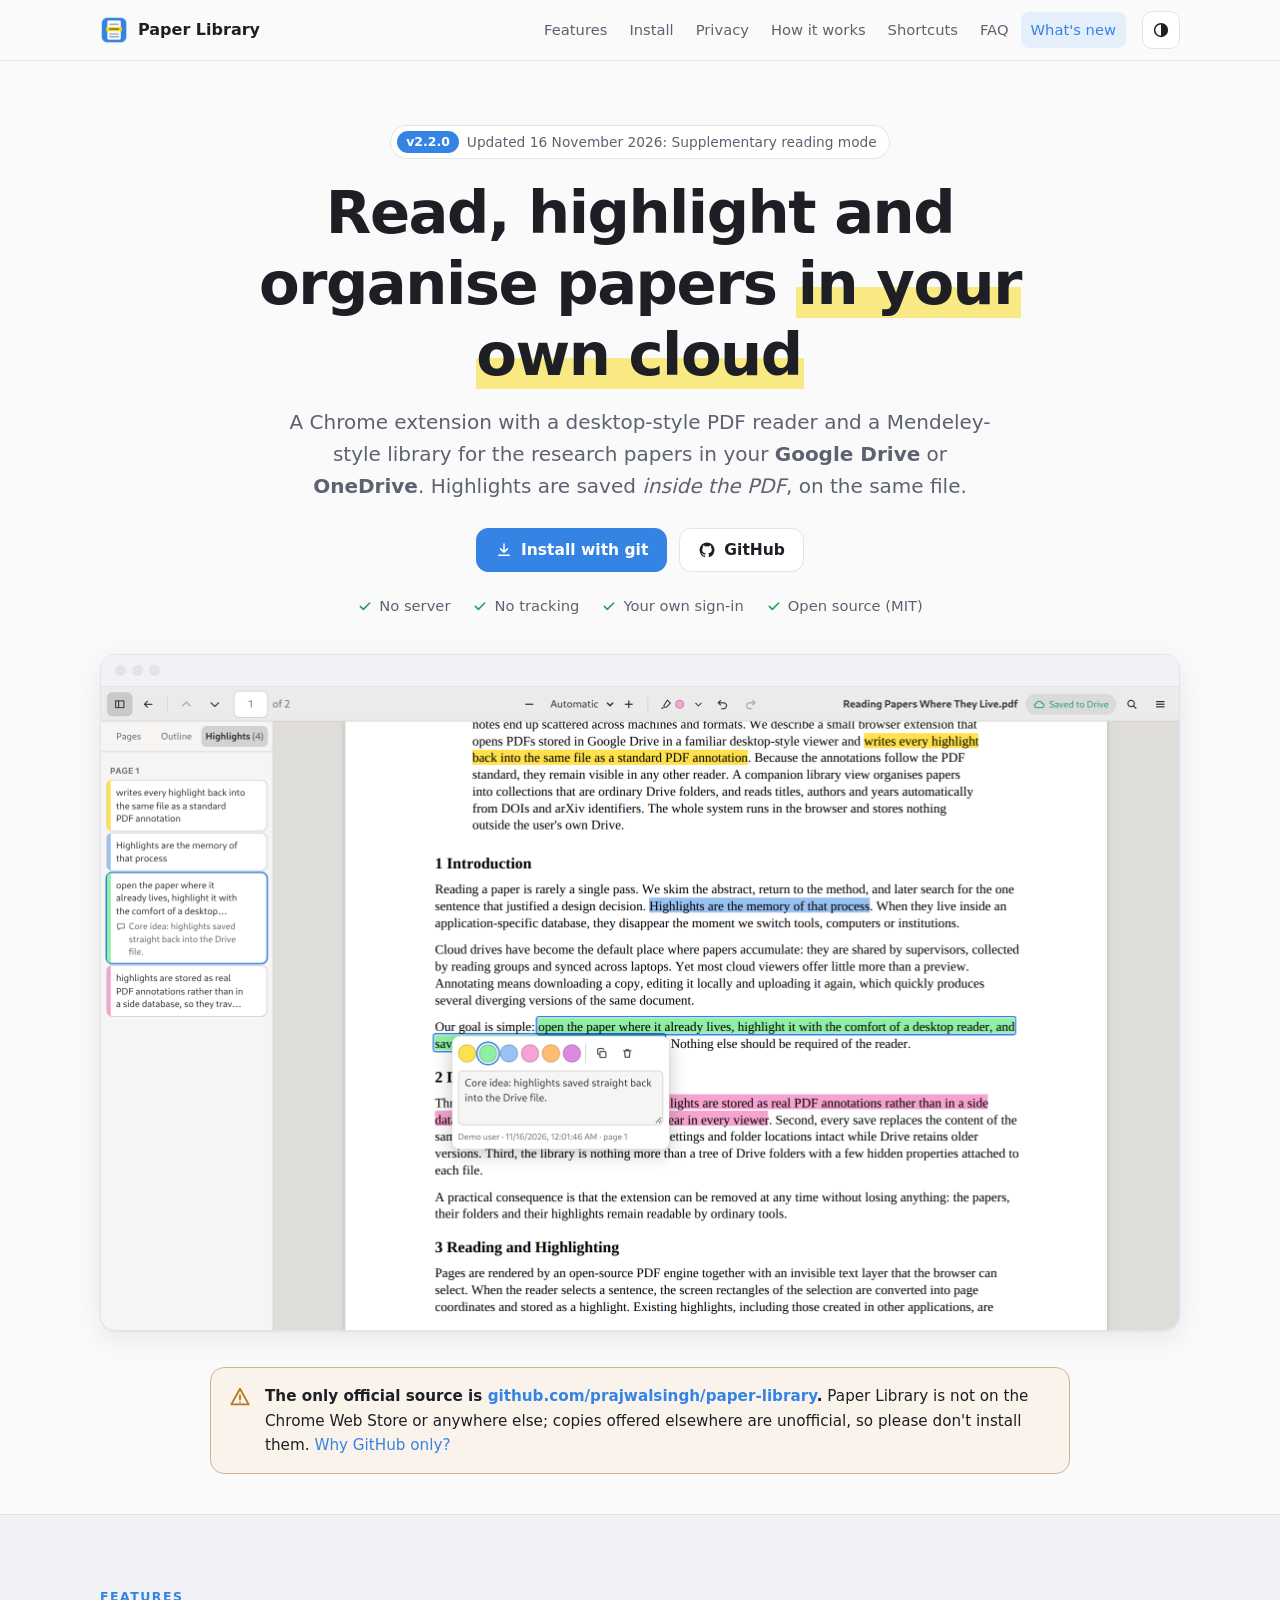
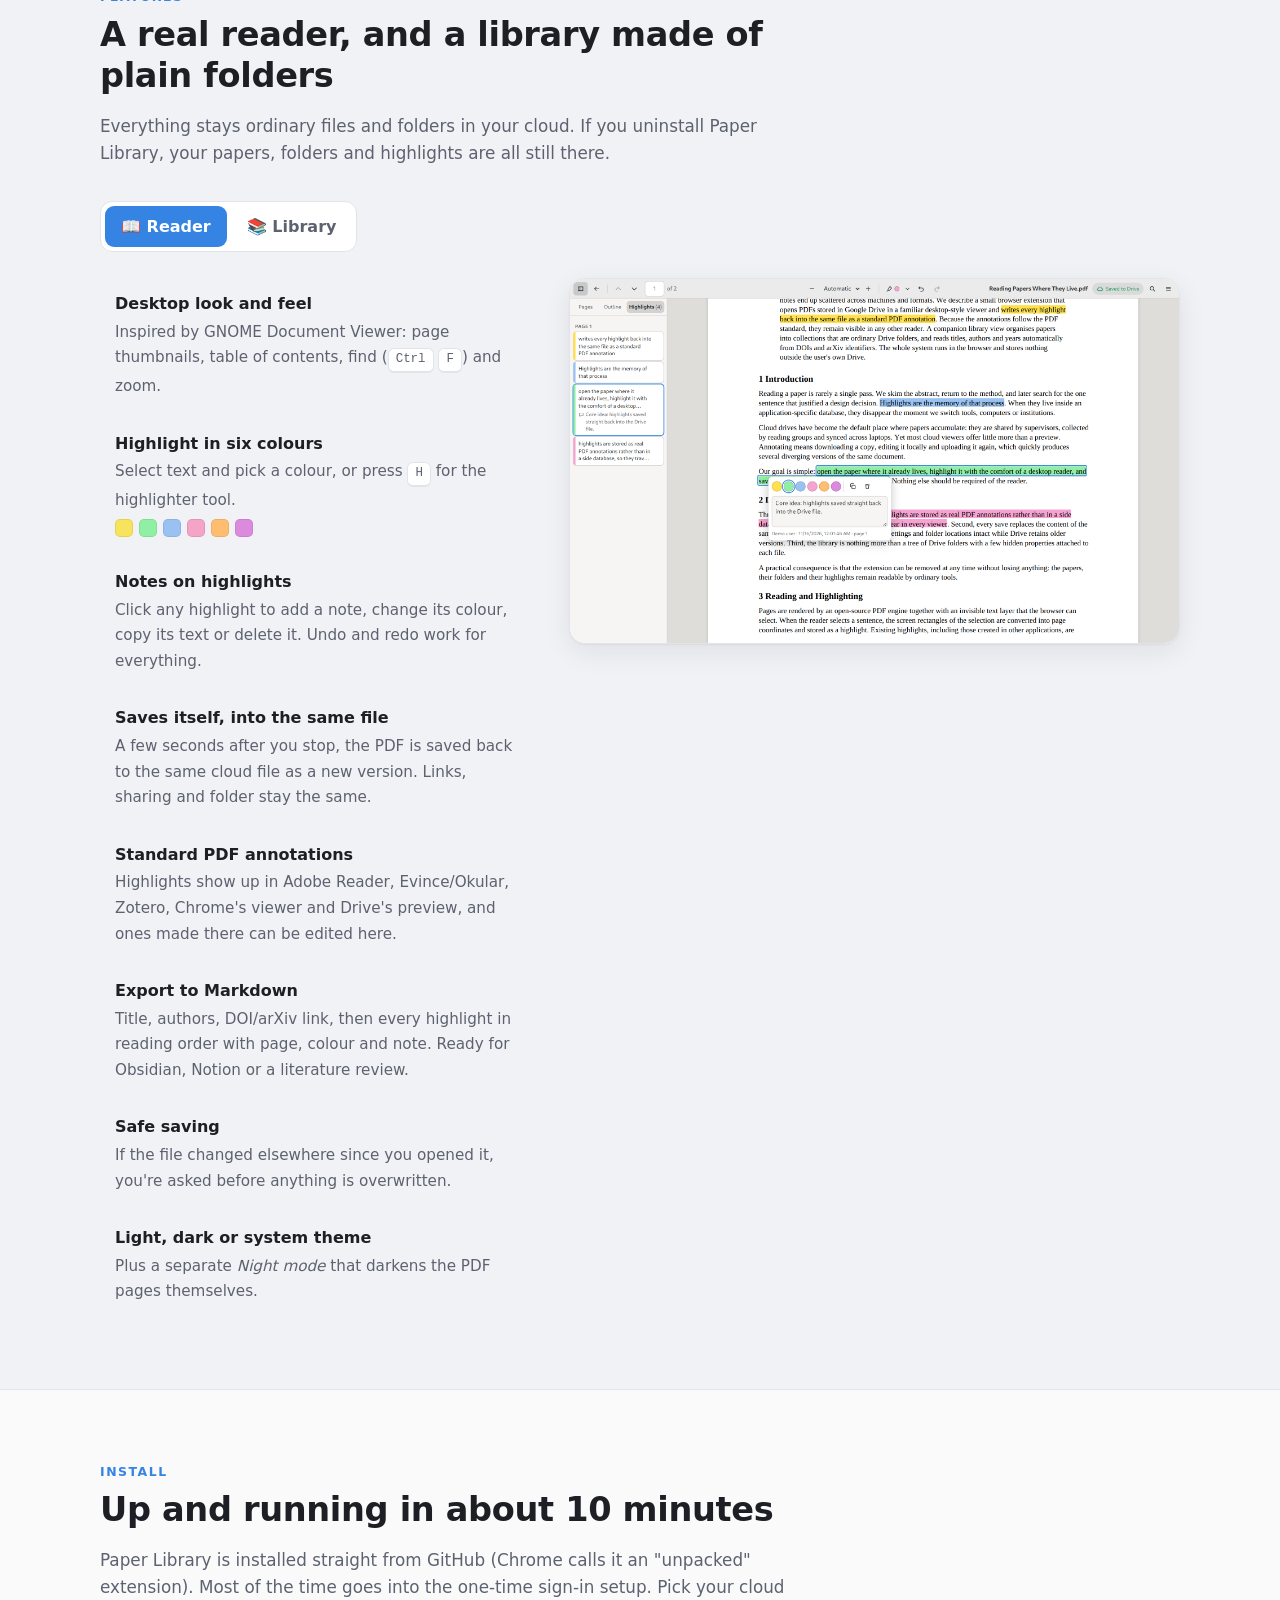
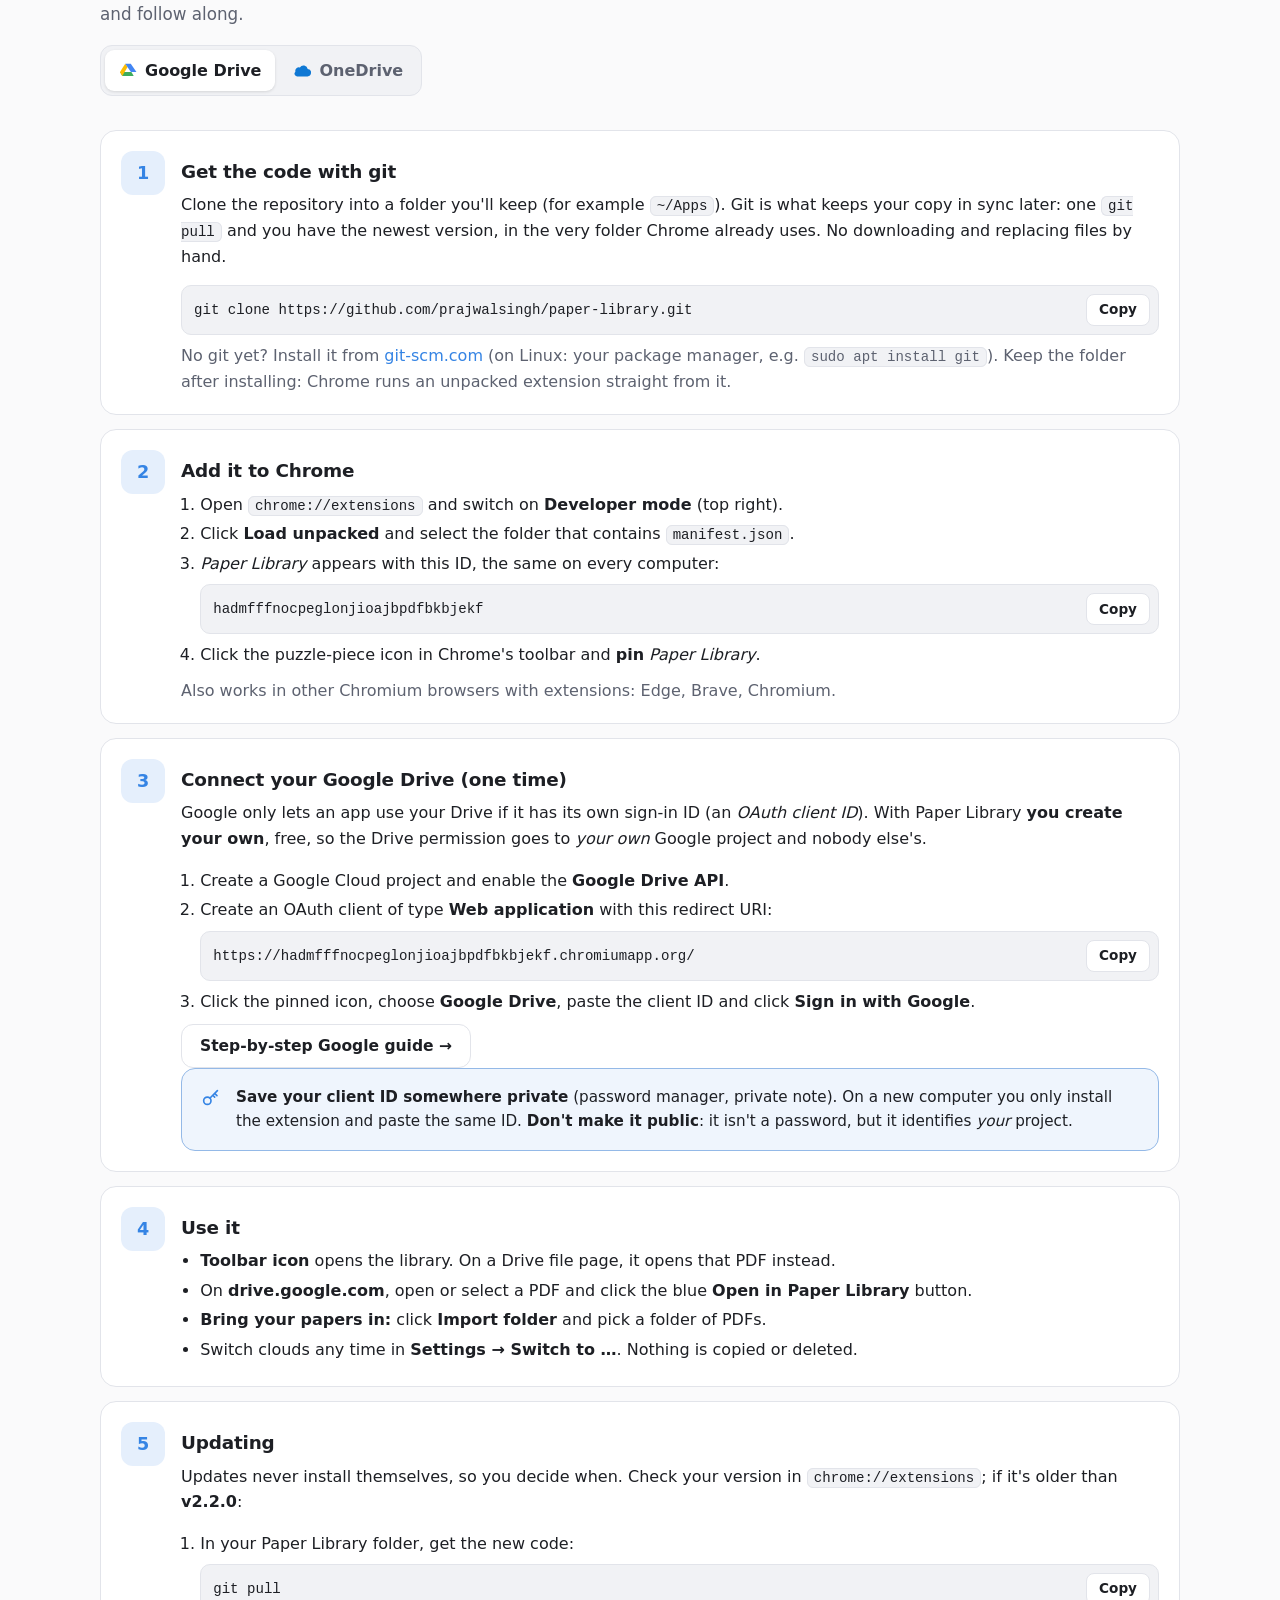
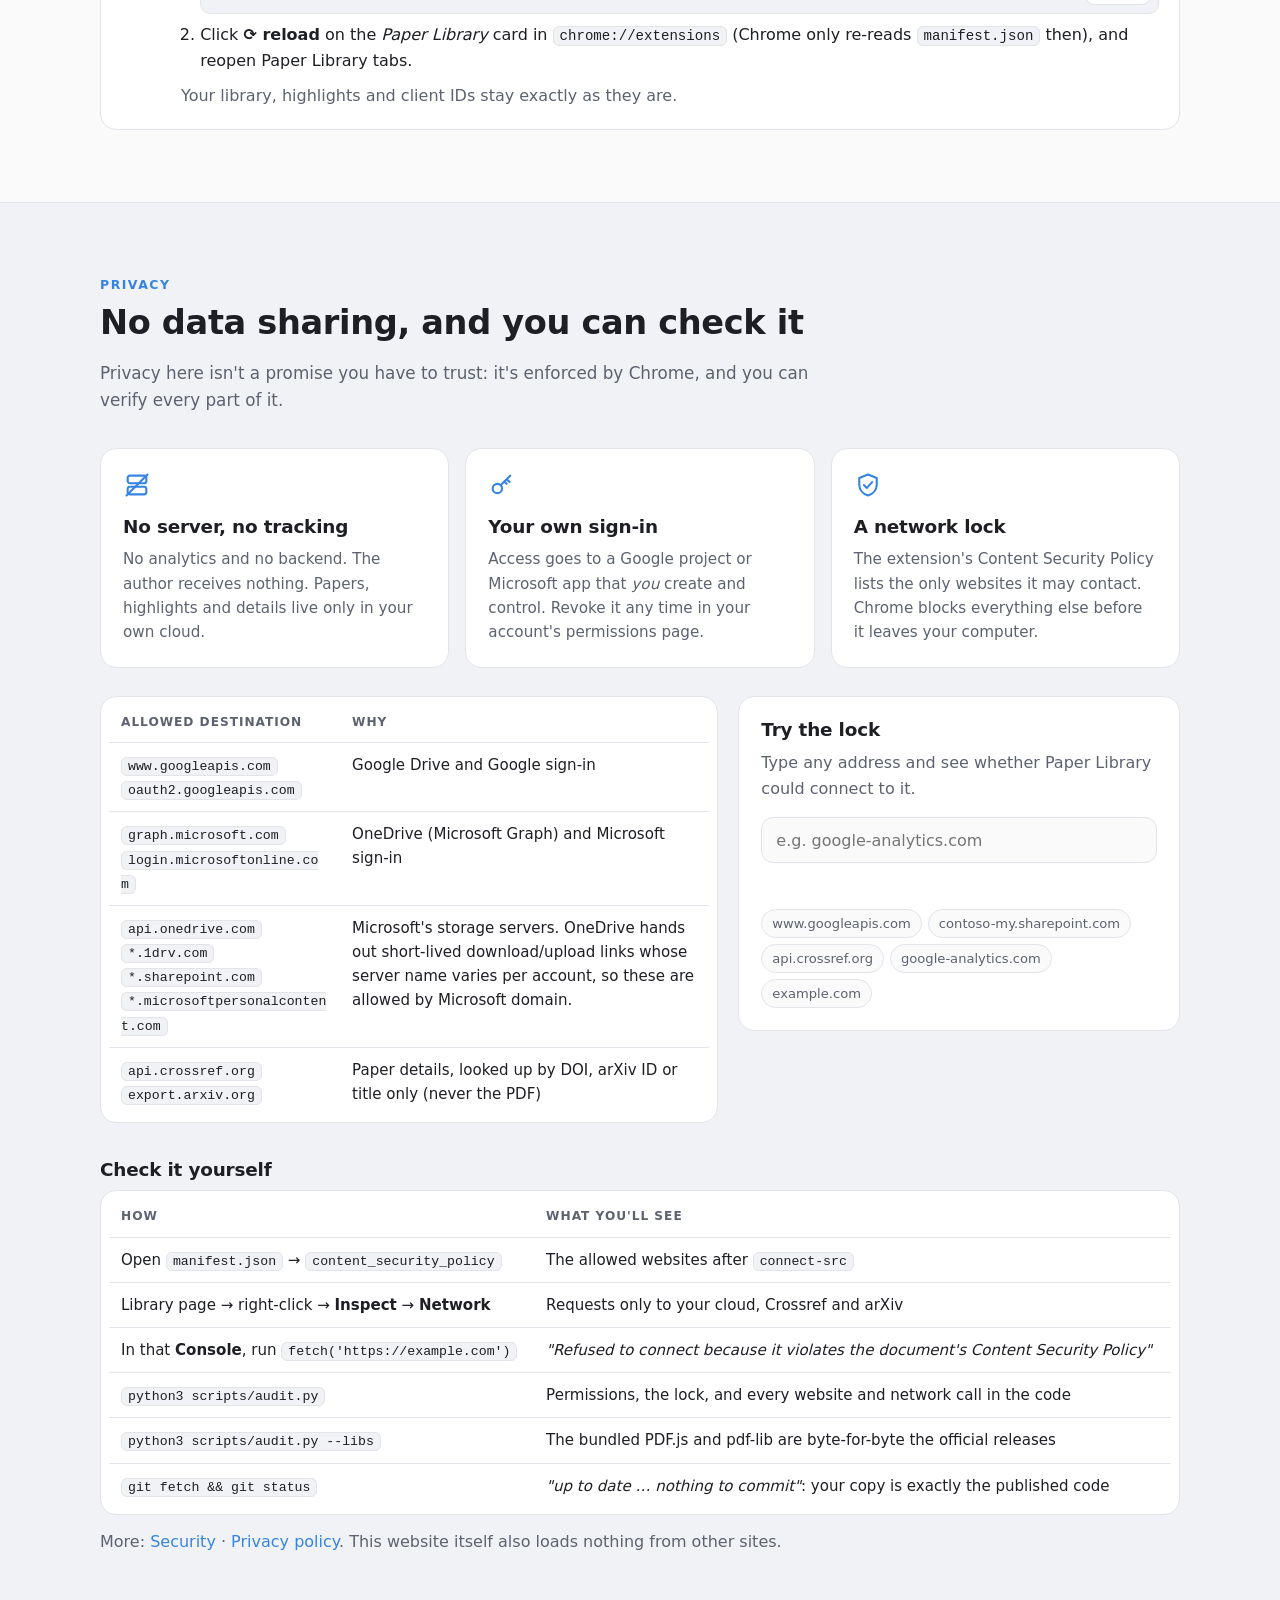
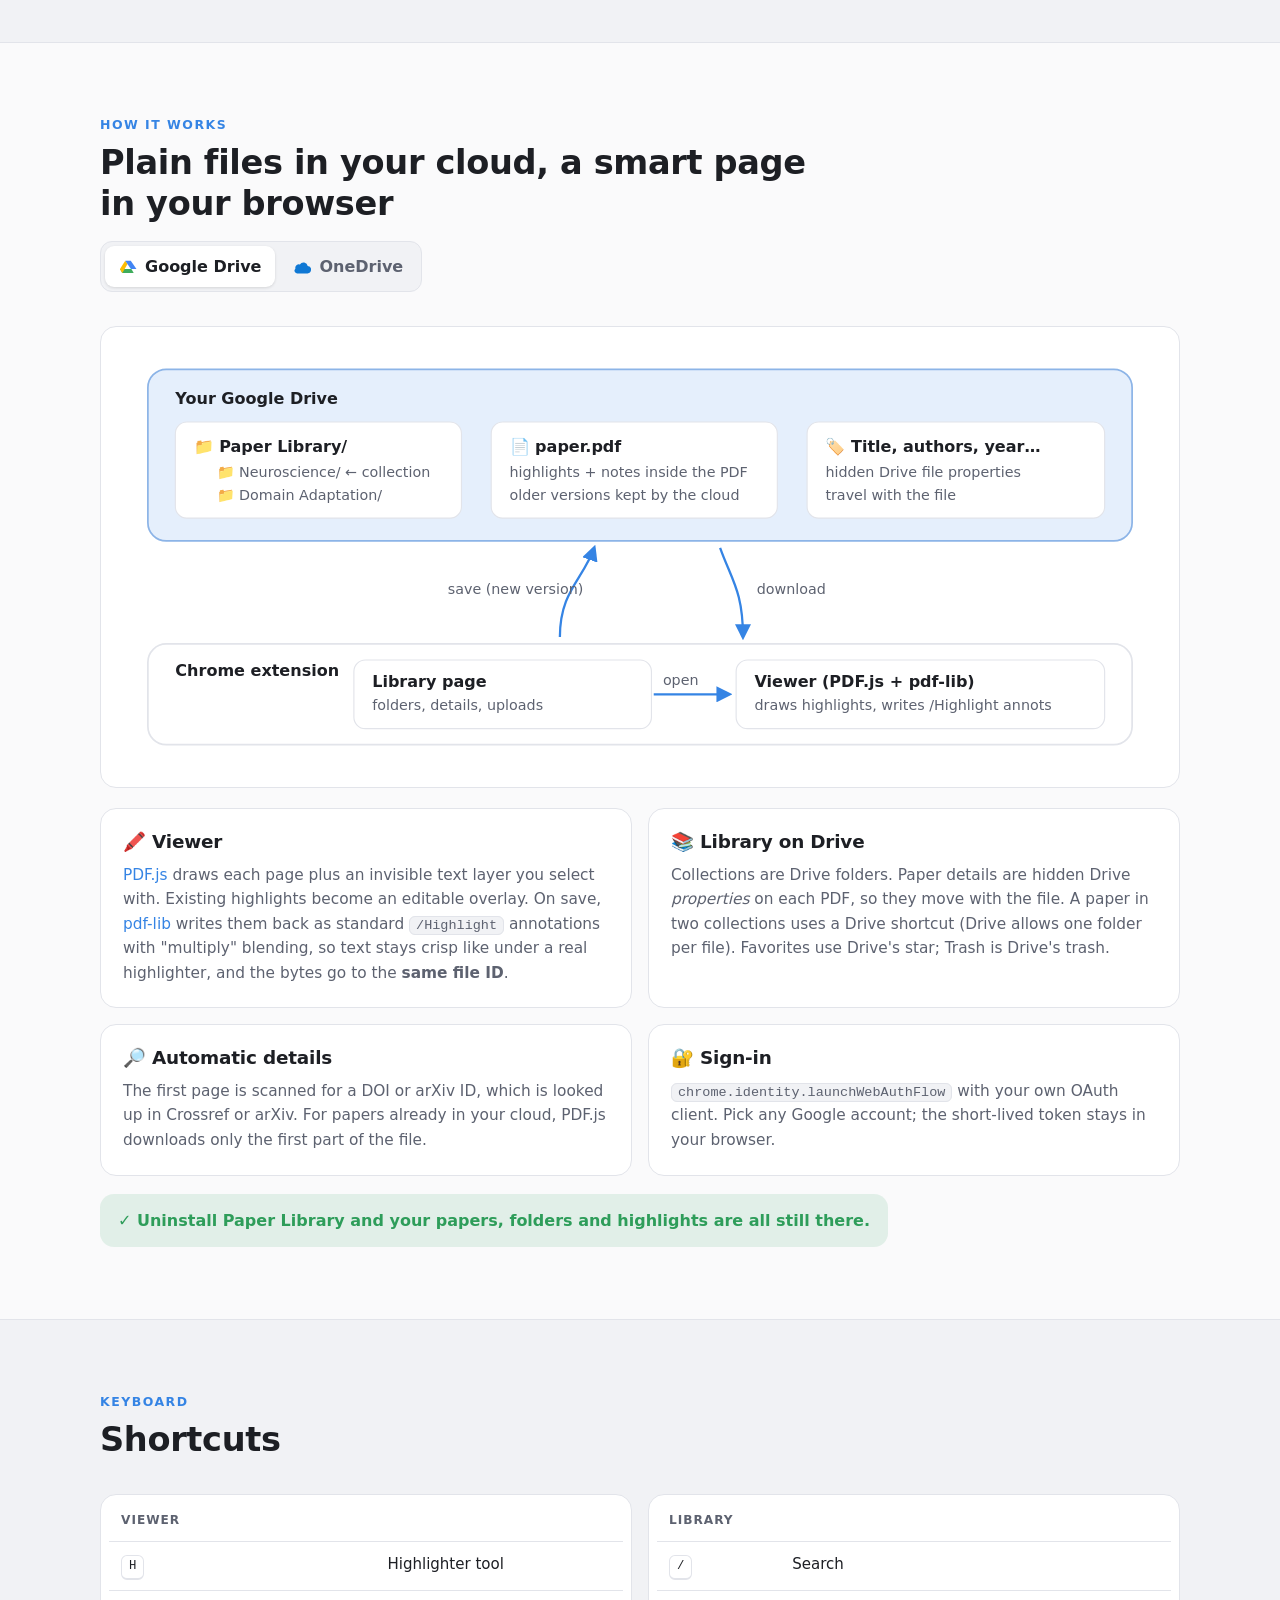
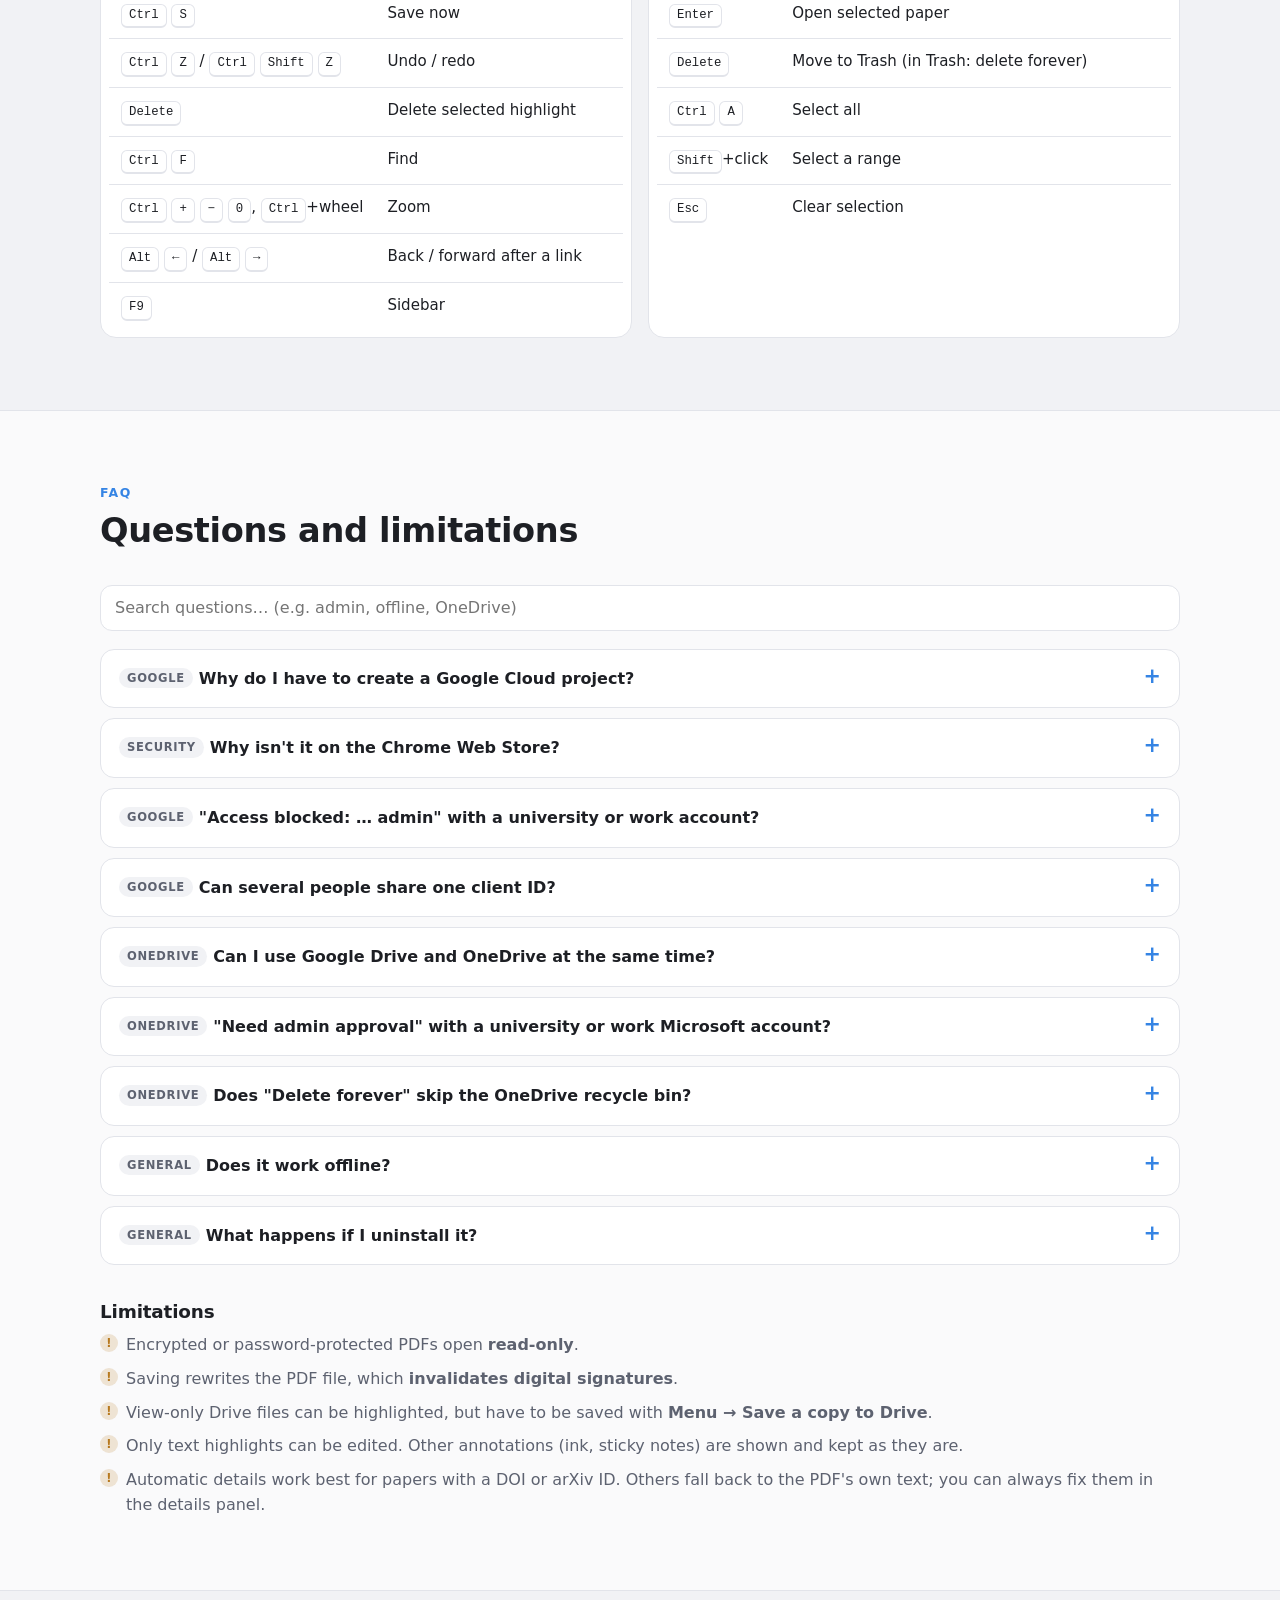
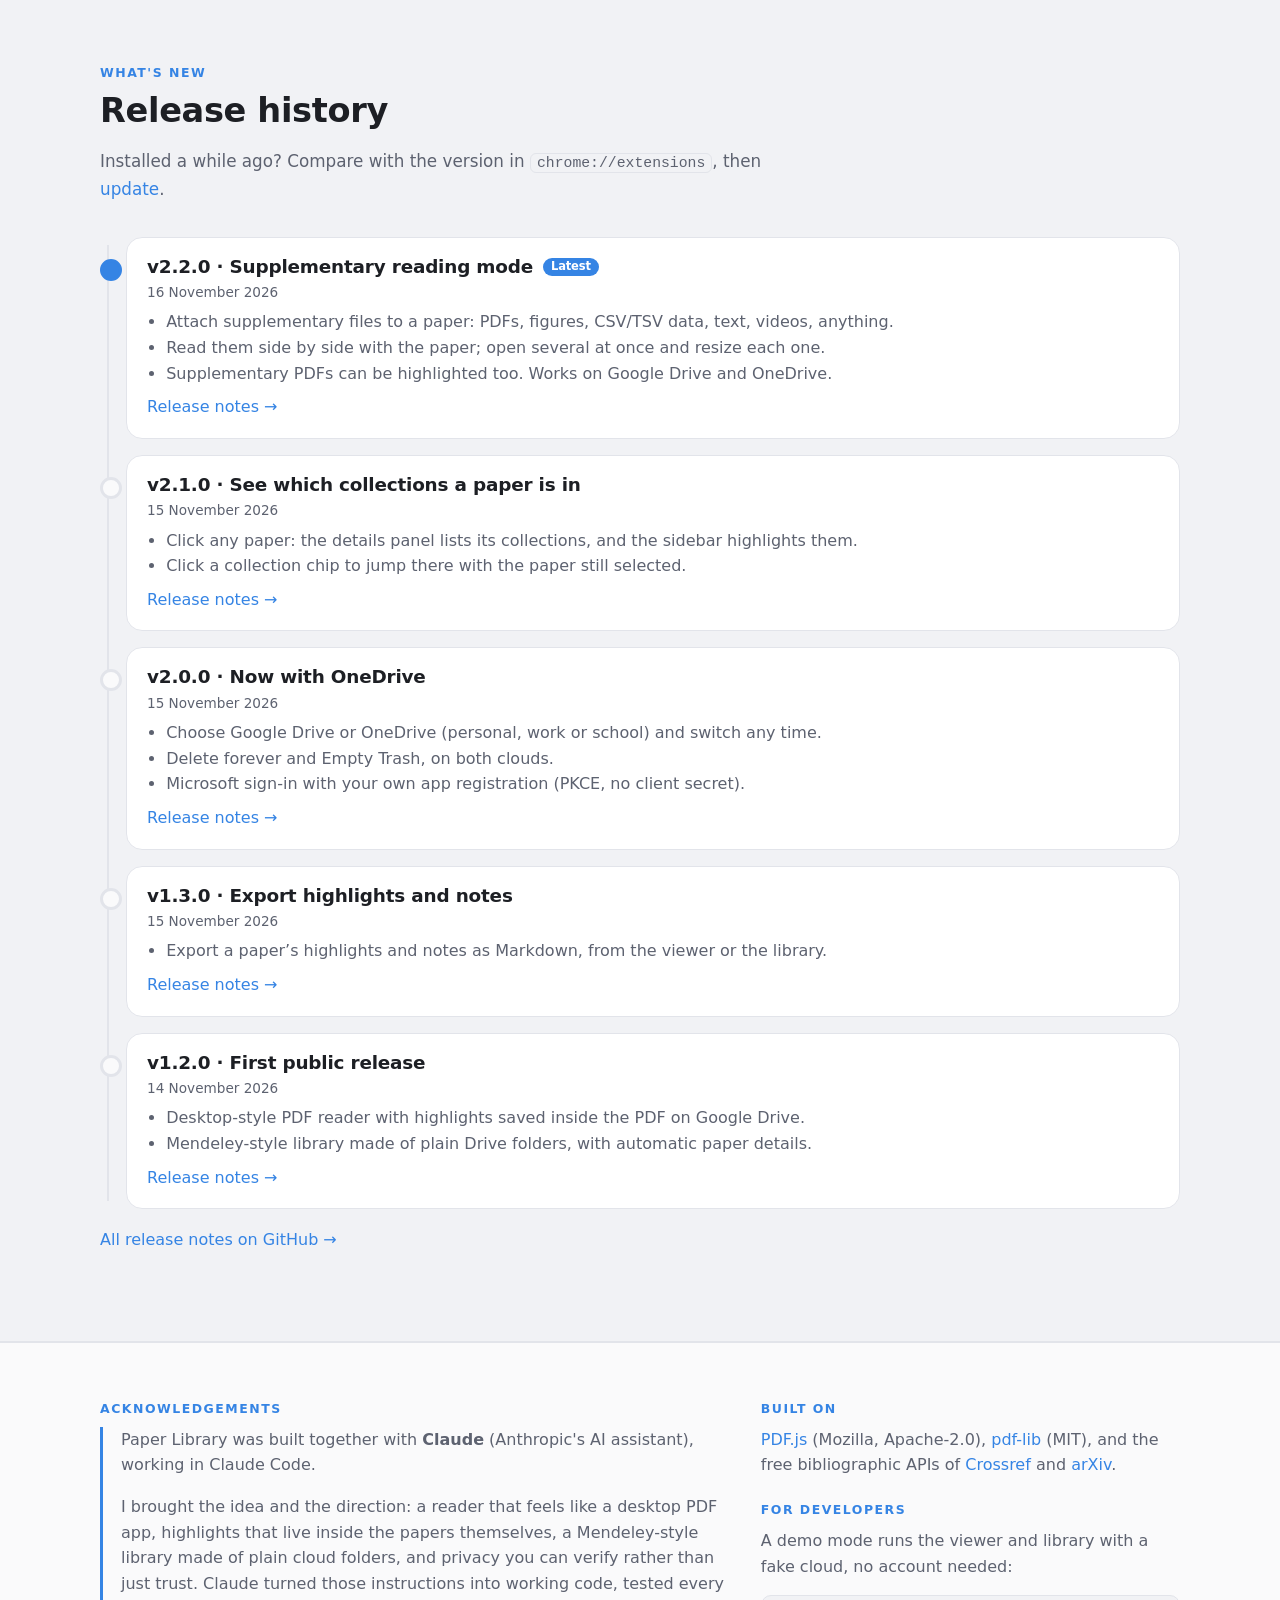
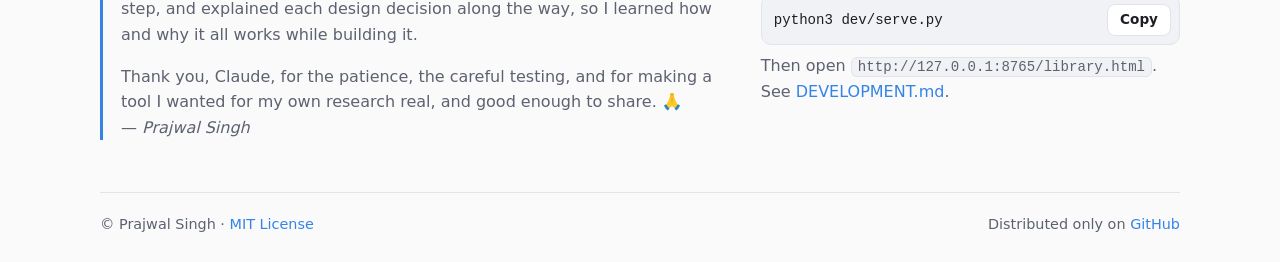
==== commit e840bff1: "v2.2.0: supplementary reading mode" ====
--- a/docs/index.html
+++ b/docs/index.html
@@ -287,8 +287,7 @@
         <h1>Read, highlight and organise papers <span class="mark">in your own cloud</span></h1>
         <p class="lead">A Chrome extension with a desktop-style PDF reader and a Mendeley-style library for the research papers in your <b>Google Drive</b> or <b>OneDrive</b>. Highlights are saved <i>inside the PDF</i>, on the same file.</p>
         <div class="cta">
-          <a class="btn primary" id="dlBtn" href="https://github.com/prajwalsingh/paper-library/releases/latest"><svg><use href="#i-down"/></svg>Download latest</a>
-          <a class="btn" href="#install">Install guide</a>
+          <a class="btn primary" id="dlBtn" href="#install"><svg><use href="#i-down"/></svg>Install with git</a>
           <a class="btn" href="https://github.com/prajwalsingh/paper-library"><svg><use href="#i-gh"/></svg>GitHub</a>
         </div>
         <div class="trust">
@@ -377,18 +376,10 @@
       <div class="steps">
         <div class="step reveal">
           <div>
-            <h3>Download</h3>
-            <div class="two">
-              <div>
-                <p><b>Option A: the release zip.</b> Download <code>paper-library-vX.Y.Z.zip</code> from the <a href="https://github.com/prajwalsingh/paper-library/releases/latest">latest release</a>, optionally check it, and unzip it somewhere permanent (e.g. <code>~/Apps/paper-library</code>).</p>
-                <div class="copy-row"><code>sha256sum -c paper-library-vX.Y.Z.zip.sha256</code><button class="copy-btn">Copy</button></div>
-              </div>
-              <div>
-                <p><b>Option B: clone with git.</b> Easiest to update later with <code>git pull</code>.</p>
-                <div class="copy-row"><code>git clone https://github.com/prajwalsingh/paper-library.git</code><button class="copy-btn">Copy</button></div>
-              </div>
-            </div>
-            <p class="muted">Keep the folder after installing: Chrome runs an unpacked extension straight from it.</p>
+            <h3>Get the code with git</h3>
+            <p>Clone the repository into a folder you'll keep (for example <code>~/Apps</code>). Git is what keeps your copy in sync later: one <code>git pull</code> and you have the newest version, in the very folder Chrome already uses. No downloading and replacing files by hand.</p>
+            <div class="copy-row"><code>git clone https://github.com/prajwalsingh/paper-library.git</code><button class="copy-btn">Copy</button></div>
+            <p class="muted">No git yet? Install it from <a href="https://git-scm.com/downloads">git-scm.com</a> (on Linux: your package manager, e.g. <code>sudo apt install git</code>). Keep the folder after installing: Chrome runs an unpacked extension straight from it.</p>
           </div>
         </div>
 
@@ -454,7 +445,7 @@
             <h3>Updating</h3>
             <p>Updates never install themselves, so you decide when. Check your version in <code>chrome://extensions</code>; if it's older than <b class="latest-v">the latest</b>:</p>
             <ol>
-              <li>Get the new code into the <b>same folder</b>: run <code>git pull</code> there, or unzip the new release over it.</li>
+              <li>In your Paper Library folder, get the new code:<div class="copy-row"><code>git pull</code><button class="copy-btn">Copy</button></div></li>
               <li>Click <b>⟳ reload</b> on the <i>Paper Library</i> card in <code>chrome://extensions</code> (Chrome only re-reads <code>manifest.json</code> then), and reopen Paper Library tabs.</li>
             </ol>
             <p class="muted">Your library, highlights and client IDs stay exactly as they are.</p>
@@ -512,7 +503,7 @@
             <tr><td>In that <b>Console</b>, run <code>fetch('https://example.com')</code></td><td><i>"Refused to connect because it violates the document's Content Security Policy"</i></td></tr>
             <tr><td><code>python3 scripts/audit.py</code></td><td>Permissions, the lock, and every website and network call in the code</td></tr>
             <tr><td><code>python3 scripts/audit.py --libs</code></td><td>The bundled PDF.js and pdf-lib are byte-for-byte the official releases</td></tr>
-            <tr><td><code>sha256sum -c paper-library-vX.Y.Z.zip.sha256</code></td><td>Your download is exactly the published release</td></tr>
+            <tr><td><code>git fetch &amp;&amp; git status</code></td><td><i>"up to date … nothing to commit"</i>: your copy is exactly the published code</td></tr>
           </tbody>
         </table>
       </div>
@@ -661,7 +652,7 @@
         <p>Installed a while ago? Compare with the version in <code>chrome://extensions</code>, then <a href="#updating">update</a>.</p>
       </div>
       <div class="timeline" id="timeline"></div>
-      <p style="margin-top:18px"><a href="https://github.com/prajwalsingh/paper-library/releases">All releases on GitHub →</a></p>
+      <p style="margin-top:18px"><a href="https://github.com/prajwalsingh/paper-library/tree/main/docs/releases">All release notes on GitHub →</a></p>
     </div>
   </section>
 </main>
